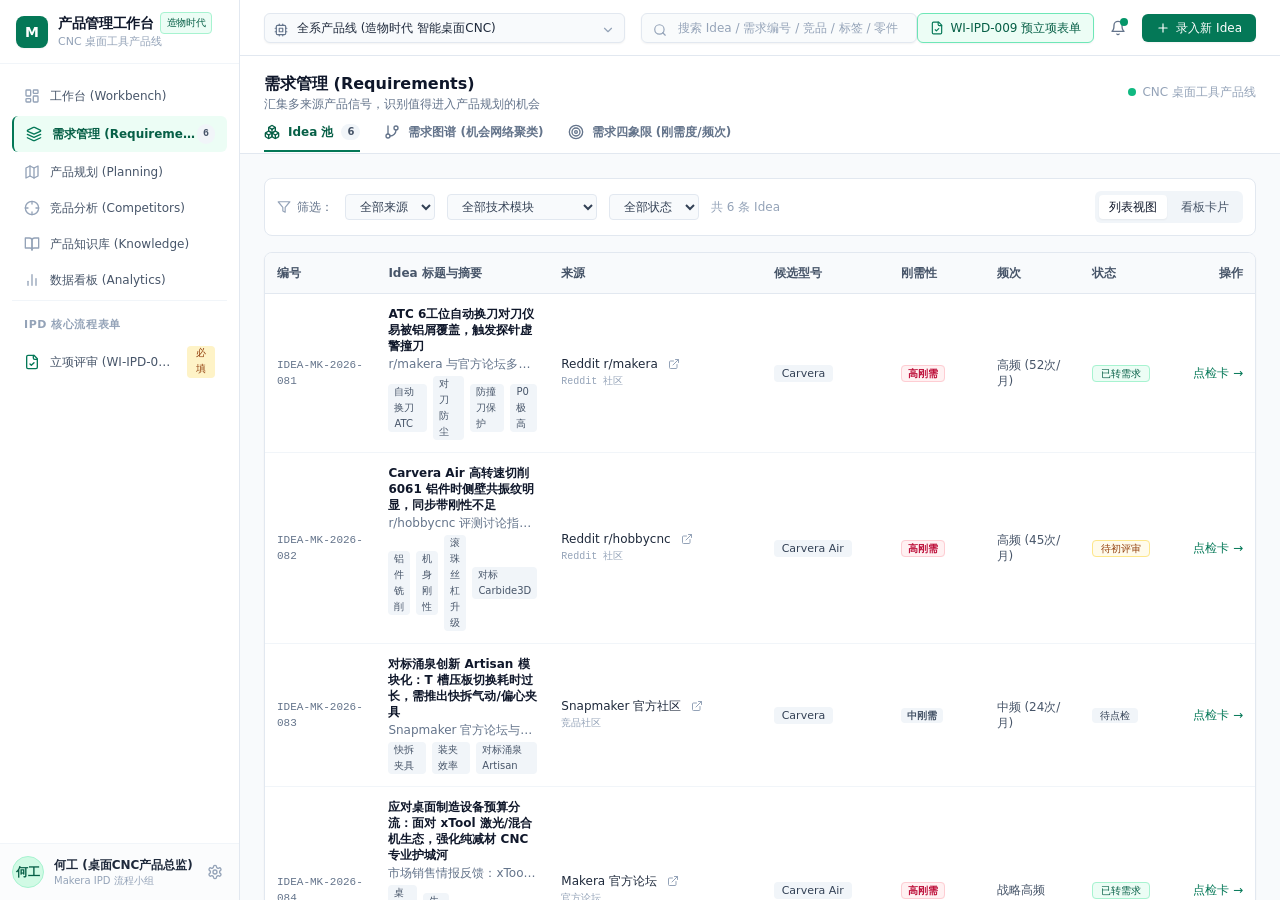
==== index.html @ 8abf0bb7 "Publish CNC workspace preview" ====
<!DOCTYPE html>
<html lang="zh-CN">
  <head>
    <meta charset="UTF-8" />
    <meta name="viewport" content="width=device-width, initial-scale=1.0" />
    <title>产品管理工作台 - 造物时代 Makera</title>
    <script type="module" crossorigin src="./app.js"></script>
    <link rel="stylesheet" crossorigin href="./app.css">
  </head>
  <body class="bg-slate-50 text-slate-800 antialiased">
    <div id="root"></div>
  </body>
</html>
---- app.css ----
*,:before,:after{--tw-border-spacing-x: 0;--tw-border-spacing-y: 0;--tw-translate-x: 0;--tw-translate-y: 0;--tw-rotate: 0;--tw-skew-x: 0;--tw-skew-y: 0;--tw-scale-x: 1;--tw-scale-y: 1;--tw-pan-x: ;--tw-pan-y: ;--tw-pinch-zoom: ;--tw-scroll-snap-strictness: proximity;--tw-gradient-from-position: ;--tw-gradient-via-position: ;--tw-gradient-to-position: ;--tw-ordinal: ;--tw-slashed-zero: ;--tw-numeric-figure: ;--tw-numeric-spacing: ;--tw-numeric-fraction: ;--tw-ring-inset: ;--tw-ring-offset-width: 0px;--tw-ring-offset-color: #fff;--tw-ring-color: rgb(59 130 246 / .5);--tw-ring-offset-shadow: 0 0 #0000;--tw-ring-shadow: 0 0 #0000;--tw-shadow: 0 0 #0000;--tw-shadow-colored: 0 0 #0000;--tw-blur: ;--tw-brightness: ;--tw-contrast: ;--tw-grayscale: ;--tw-hue-rotate: ;--tw-invert: ;--tw-saturate: ;--tw-sepia: ;--tw-drop-shadow: ;--tw-backdrop-blur: ;--tw-backdrop-brightness: ;--tw-backdrop-contrast: ;--tw-backdrop-grayscale: ;--tw-backdrop-hue-rotate: ;--tw-backdrop-invert: ;--tw-backdrop-opacity: ;--tw-backdrop-saturate: ;--tw-backdrop-sepia: ;--tw-contain-size: ;--tw-contain-layout: ;--tw-contain-paint: ;--tw-contain-style: }::backdrop{--tw-border-spacing-x: 0;--tw-border-spacing-y: 0;--tw-translate-x: 0;--tw-translate-y: 0;--tw-rotate: 0;--tw-skew-x: 0;--tw-skew-y: 0;--tw-scale-x: 1;--tw-scale-y: 1;--tw-pan-x: ;--tw-pan-y: ;--tw-pinch-zoom: ;--tw-scroll-snap-strictness: proximity;--tw-gradient-from-position: ;--tw-gradient-via-position: ;--tw-gradient-to-position: ;--tw-ordinal: ;--tw-slashed-zero: ;--tw-numeric-figure: ;--tw-numeric-spacing: ;--tw-numeric-fraction: ;--tw-ring-inset: ;--tw-ring-offset-width: 0px;--tw-ring-offset-color: #fff;--tw-ring-color: rgb(59 130 246 / .5);--tw-ring-offset-shadow: 0 0 #0000;--tw-ring-shadow: 0 0 #0000;--tw-shadow: 0 0 #0000;--tw-shadow-colored: 0 0 #0000;--tw-blur: ;--tw-brightness: ;--tw-contrast: ;--tw-grayscale: ;--tw-hue-rotate: ;--tw-invert: ;--tw-saturate: ;--tw-sepia: ;--tw-drop-shadow: ;--tw-backdrop-blur: ;--tw-backdrop-brightness: ;--tw-backdrop-contrast: ;--tw-backdrop-grayscale: ;--tw-backdrop-hue-rotate: ;--tw-backdrop-invert: ;--tw-backdrop-opacity: ;--tw-backdrop-saturate: ;--tw-backdrop-sepia: ;--tw-contain-size: ;--tw-contain-layout: ;--tw-contain-paint: ;--tw-contain-style: }*,:before,:after{box-sizing:border-box;border-width:0;border-style:solid;border-color:#e5e7eb}:before,:after{--tw-content: ""}html,:host{line-height:1.5;-webkit-text-size-adjust:100%;-moz-tab-size:4;-o-tab-size:4;tab-size:4;font-family:ui-sans-serif,system-ui,sans-serif,"Apple Color Emoji","Segoe UI Emoji",Segoe UI Symbol,"Noto Color Emoji";font-feature-settings:normal;font-variation-settings:normal;-webkit-tap-highlight-color:transparent}body{margin:0;line-height:inherit}hr{height:0;color:inherit;border-top-width:1px}abbr:where([title]){-webkit-text-decoration:underline dotted;text-decoration:underline dotted}h1,h2,h3,h4,h5,h6{font-size:inherit;font-weight:inherit}a{color:inherit;text-decoration:inherit}b,strong{font-weight:bolder}code,kbd,samp,pre{font-family:ui-monospace,SFMono-Regular,Menlo,Monaco,Consolas,Liberation Mono,Courier New,monospace;font-feature-settings:normal;font-variation-settings:normal;font-size:1em}small{font-size:80%}sub,sup{font-size:75%;line-height:0;position:relative;vertical-align:baseline}sub{bottom:-.25em}sup{top:-.5em}table{text-indent:0;border-color:inherit;border-collapse:collapse}button,input,optgroup,select,textarea{font-family:inherit;font-feature-settings:inherit;font-variation-settings:inherit;font-size:100%;font-weight:inherit;line-height:inherit;letter-spacing:inherit;color:inherit;margin:0;padding:0}button,select{text-transform:none}button,input:where([type=button]),input:where([type=reset]),input:where([type=submit]){-webkit-appearance:button;background-color:transparent;background-image:none}:-moz-focusring{outline:auto}:-moz-ui-invalid{box-shadow:none}progress{vertical-align:baseline}::-webkit-inner-spin-button,::-webkit-outer-spin-button{height:auto}[type=search]{-webkit-appearance:textfield;outline-offset:-2px}::-webkit-search-decoration{-webkit-appearance:none}::-webkit-file-upload-button{-webkit-appearance:button;font:inherit}summary{display:list-item}blockquote,dl,dd,h1,h2,h3,h4,h5,h6,hr,figure,p,pre{margin:0}fieldset{margin:0;padding:0}legend{padding:0}ol,ul,menu{list-style:none;margin:0;padding:0}dialog{padding:0}textarea{resize:vertical}input::-moz-placeholder,textarea::-moz-placeholder{opacity:1;color:#9ca3af}input::placeholder,textarea::placeholder{opacity:1;color:#9ca3af}button,[role=button]{cursor:pointer}:disabled{cursor:default}img,svg,video,canvas,audio,iframe,embed,object{display:block;vertical-align:middle}img,video{max-width:100%;height:auto}[hidden]:where(:not([hidden=until-found])){display:none}.pointer-events-none{pointer-events:none}.fixed{position:fixed}.absolute{position:absolute}.relative{position:relative}.sticky{position:sticky}.inset-0{top:0;right:0;bottom:0;left:0}.left-0{left:0}.left-2\.5{left:.625rem}.left-3{left:.75rem}.right-1{right:.25rem}.right-2\.5{right:.625rem}.top-0{top:0}.top-1{top:.25rem}.top-1\/2{top:50%}.top-2\.5{top:.625rem}.z-0{z-index:0}.z-10{z-index:10}.z-20{z-index:20}.z-30{z-index:30}.z-50{z-index:50}.col-span-2{grid-column:span 2 / span 2}.mx-1{margin-left:.25rem;margin-right:.25rem}.mx-auto{margin-left:auto;margin-right:auto}.mb-1{margin-bottom:.25rem}.mb-2{margin-bottom:.5rem}.mb-3{margin-bottom:.75rem}.mb-4{margin-bottom:1rem}.ml-1{margin-left:.25rem}.ml-3{margin-left:.75rem}.ml-auto{margin-left:auto}.mt-0\.5{margin-top:.125rem}.mt-1{margin-top:.25rem}.mt-1\.5{margin-top:.375rem}.mt-2{margin-top:.5rem}.mt-2\.5{margin-top:.625rem}.mt-3{margin-top:.75rem}.mt-4{margin-top:1rem}.line-clamp-1{overflow:hidden;display:-webkit-box;-webkit-box-orient:vertical;-webkit-line-clamp:1}.line-clamp-2{overflow:hidden;display:-webkit-box;-webkit-box-orient:vertical;-webkit-line-clamp:2}.line-clamp-3{overflow:hidden;display:-webkit-box;-webkit-box-orient:vertical;-webkit-line-clamp:3}.block{display:block}.flex{display:flex}.inline-flex{display:inline-flex}.table{display:table}.grid{display:grid}.h-0\.5{height:.125rem}.h-12{height:3rem}.h-14{height:3.5rem}.h-16{height:4rem}.h-2{height:.5rem}.h-2\.5{height:.625rem}.h-3{height:.75rem}.h-3\.5{height:.875rem}.h-4{height:1rem}.h-5{height:1.25rem}.h-6{height:1.5rem}.h-7{height:1.75rem}.h-8{height:2rem}.h-\[440px\]{height:440px}.h-full{height:100%}.h-screen{height:100vh}.min-h-\[460px\]{min-height:460px}.w-1\/2{width:50%}.w-1\/3{width:33.333333%}.w-12{width:3rem}.w-2{width:.5rem}.w-2\.5{width:.625rem}.w-20{width:5rem}.w-24{width:6rem}.w-28{width:7rem}.w-3{width:.75rem}.w-3\.5{width:.875rem}.w-32{width:8rem}.w-36{width:9rem}.w-4{width:1rem}.w-40{width:10rem}.w-44{width:11rem}.w-48{width:12rem}.w-5{width:1.25rem}.w-56{width:14rem}.w-6{width:1.5rem}.w-60{width:15rem}.w-7{width:1.75rem}.w-8{width:2rem}.w-full{width:100%}.w-max{width:-moz-max-content;width:max-content}.w-px{width:1px}.w-screen{width:100vw}.min-w-0{min-width:0px}.max-w-2xl{max-width:42rem}.max-w-4xl{max-width:56rem}.max-w-5xl{max-width:64rem}.max-w-6xl{max-width:72rem}.max-w-lg{max-width:32rem}.max-w-md{max-width:28rem}.max-w-sm{max-width:24rem}.max-w-xl{max-width:36rem}.flex-1{flex:1 1 0%}.flex-shrink-0,.shrink-0{flex-shrink:0}.border-collapse{border-collapse:collapse}.-translate-y-1\/2{--tw-translate-y: -50%;transform:translate(var(--tw-translate-x),var(--tw-translate-y)) rotate(var(--tw-rotate)) skew(var(--tw-skew-x)) skewY(var(--tw-skew-y)) scaleX(var(--tw-scale-x)) scaleY(var(--tw-scale-y))}.scale-90{--tw-scale-x: .9;--tw-scale-y: .9;transform:translate(var(--tw-translate-x),var(--tw-translate-y)) rotate(var(--tw-rotate)) skew(var(--tw-skew-x)) skewY(var(--tw-skew-y)) scaleX(var(--tw-scale-x)) scaleY(var(--tw-scale-y))}@keyframes pulse{50%{opacity:.5}}.animate-pulse{animation:pulse 2s cubic-bezier(.4,0,.6,1) infinite}.cursor-pointer{cursor:pointer}.select-none{-webkit-user-select:none;-moz-user-select:none;user-select:none}.list-disc{list-style-type:disc}.appearance-none{-webkit-appearance:none;-moz-appearance:none;appearance:none}.grid-cols-1{grid-template-columns:repeat(1,minmax(0,1fr))}.grid-cols-2{grid-template-columns:repeat(2,minmax(0,1fr))}.grid-cols-3{grid-template-columns:repeat(3,minmax(0,1fr))}.grid-cols-4{grid-template-columns:repeat(4,minmax(0,1fr))}.flex-col{flex-direction:column}.flex-wrap{flex-wrap:wrap}.items-start{align-items:flex-start}.items-center{align-items:center}.justify-end{justify-content:flex-end}.justify-center{justify-content:center}.justify-between{justify-content:space-between}.gap-0\.5{gap:.125rem}.gap-1{gap:.25rem}.gap-1\.5{gap:.375rem}.gap-2{gap:.5rem}.gap-2\.5{gap:.625rem}.gap-3{gap:.75rem}.gap-4{gap:1rem}.gap-6{gap:1.5rem}.space-y-0\.5>:not([hidden])~:not([hidden]){--tw-space-y-reverse: 0;margin-top:calc(.125rem * calc(1 - var(--tw-space-y-reverse)));margin-bottom:calc(.125rem * var(--tw-space-y-reverse))}.space-y-1>:not([hidden])~:not([hidden]){--tw-space-y-reverse: 0;margin-top:calc(.25rem * calc(1 - var(--tw-space-y-reverse)));margin-bottom:calc(.25rem * var(--tw-space-y-reverse))}.space-y-1\.5>:not([hidden])~:not([hidden]){--tw-space-y-reverse: 0;margin-top:calc(.375rem * calc(1 - var(--tw-space-y-reverse)));margin-bottom:calc(.375rem * var(--tw-space-y-reverse))}.space-y-2>:not([hidden])~:not([hidden]){--tw-space-y-reverse: 0;margin-top:calc(.5rem * calc(1 - var(--tw-space-y-reverse)));margin-bottom:calc(.5rem * var(--tw-space-y-reverse))}.space-y-3>:not([hidden])~:not([hidden]){--tw-space-y-reverse: 0;margin-top:calc(.75rem * calc(1 - var(--tw-space-y-reverse)));margin-bottom:calc(.75rem * var(--tw-space-y-reverse))}.space-y-4>:not([hidden])~:not([hidden]){--tw-space-y-reverse: 0;margin-top:calc(1rem * calc(1 - var(--tw-space-y-reverse)));margin-bottom:calc(1rem * var(--tw-space-y-reverse))}.space-y-5>:not([hidden])~:not([hidden]){--tw-space-y-reverse: 0;margin-top:calc(1.25rem * calc(1 - var(--tw-space-y-reverse)));margin-bottom:calc(1.25rem * var(--tw-space-y-reverse))}.space-y-6>:not([hidden])~:not([hidden]){--tw-space-y-reverse: 0;margin-top:calc(1.5rem * calc(1 - var(--tw-space-y-reverse)));margin-bottom:calc(1.5rem * var(--tw-space-y-reverse))}.divide-y>:not([hidden])~:not([hidden]){--tw-divide-y-reverse: 0;border-top-width:calc(1px * calc(1 - var(--tw-divide-y-reverse)));border-bottom-width:calc(1px * var(--tw-divide-y-reverse))}.divide-slate-100>:not([hidden])~:not([hidden]){--tw-divide-opacity: 1;border-color:rgb(241 245 249 / var(--tw-divide-opacity, 1))}.overflow-hidden{overflow:hidden}.overflow-x-auto{overflow-x:auto}.overflow-y-auto{overflow-y:auto}.truncate{overflow:hidden;text-overflow:ellipsis;white-space:nowrap}.whitespace-nowrap{white-space:nowrap}.rounded{border-radius:.25rem}.rounded-full{border-radius:9999px}.rounded-lg{border-radius:.5rem}.rounded-md{border-radius:.375rem}.rounded-xl{border-radius:.75rem}.border{border-width:1px}.border-2{border-width:2px}.border-b{border-bottom-width:1px}.border-b-2{border-bottom-width:2px}.border-l{border-left-width:1px}.border-l-2{border-left-width:2px}.border-l-4{border-left-width:4px}.border-r{border-right-width:1px}.border-t{border-top-width:1px}.border-amber-100{--tw-border-opacity: 1;border-color:rgb(254 243 199 / var(--tw-border-opacity, 1))}.border-amber-200{--tw-border-opacity: 1;border-color:rgb(253 230 138 / var(--tw-border-opacity, 1))}.border-amber-300{--tw-border-opacity: 1;border-color:rgb(252 211 77 / var(--tw-border-opacity, 1))}.border-blue-100{--tw-border-opacity: 1;border-color:rgb(219 234 254 / var(--tw-border-opacity, 1))}.border-blue-200{--tw-border-opacity: 1;border-color:rgb(191 219 254 / var(--tw-border-opacity, 1))}.border-blue-300{--tw-border-opacity: 1;border-color:rgb(147 197 253 / var(--tw-border-opacity, 1))}.border-blue-500{--tw-border-opacity: 1;border-color:rgb(59 130 246 / var(--tw-border-opacity, 1))}.border-emerald-100{--tw-border-opacity: 1;border-color:rgb(209 250 229 / var(--tw-border-opacity, 1))}.border-emerald-200{--tw-border-opacity: 1;border-color:rgb(167 243 208 / var(--tw-border-opacity, 1))}.border-emerald-300{--tw-border-opacity: 1;border-color:rgb(110 231 183 / var(--tw-border-opacity, 1))}.border-emerald-500{--tw-border-opacity: 1;border-color:rgb(16 185 129 / var(--tw-border-opacity, 1))}.border-emerald-600{--tw-border-opacity: 1;border-color:rgb(5 150 105 / var(--tw-border-opacity, 1))}.border-emerald-700{--tw-border-opacity: 1;border-color:rgb(4 120 87 / var(--tw-border-opacity, 1))}.border-purple-200{--tw-border-opacity: 1;border-color:rgb(233 213 255 / var(--tw-border-opacity, 1))}.border-rose-100{--tw-border-opacity: 1;border-color:rgb(255 228 230 / var(--tw-border-opacity, 1))}.border-rose-200{--tw-border-opacity: 1;border-color:rgb(254 205 211 / var(--tw-border-opacity, 1))}.border-slate-100{--tw-border-opacity: 1;border-color:rgb(241 245 249 / var(--tw-border-opacity, 1))}.border-slate-200{--tw-border-opacity: 1;border-color:rgb(226 232 240 / var(--tw-border-opacity, 1))}.border-slate-200\/80{border-color:#e2e8f0cc}.border-slate-300{--tw-border-opacity: 1;border-color:rgb(203 213 225 / var(--tw-border-opacity, 1))}.border-transparent{border-color:transparent}.bg-\[\#f8fafc\]{--tw-bg-opacity: 1;background-color:rgb(248 250 252 / var(--tw-bg-opacity, 1))}.bg-amber-100{--tw-bg-opacity: 1;background-color:rgb(254 243 199 / var(--tw-bg-opacity, 1))}.bg-amber-200{--tw-bg-opacity: 1;background-color:rgb(253 230 138 / var(--tw-bg-opacity, 1))}.bg-amber-50{--tw-bg-opacity: 1;background-color:rgb(255 251 235 / var(--tw-bg-opacity, 1))}.bg-amber-50\/40{background-color:#fffbeb66}.bg-amber-50\/50{background-color:#fffbeb80}.bg-amber-50\/60{background-color:#fffbeb99}.bg-amber-500{--tw-bg-opacity: 1;background-color:rgb(245 158 11 / var(--tw-bg-opacity, 1))}.bg-blue-100{--tw-bg-opacity: 1;background-color:rgb(219 234 254 / var(--tw-bg-opacity, 1))}.bg-blue-200{--tw-bg-opacity: 1;background-color:rgb(191 219 254 / var(--tw-bg-opacity, 1))}.bg-blue-50{--tw-bg-opacity: 1;background-color:rgb(239 246 255 / var(--tw-bg-opacity, 1))}.bg-blue-50\/40{background-color:#eff6ff66}.bg-blue-50\/50{background-color:#eff6ff80}.bg-blue-600{--tw-bg-opacity: 1;background-color:rgb(37 99 235 / var(--tw-bg-opacity, 1))}.bg-emerald-100{--tw-bg-opacity: 1;background-color:rgb(209 250 229 / var(--tw-bg-opacity, 1))}.bg-emerald-50{--tw-bg-opacity: 1;background-color:rgb(236 253 245 / var(--tw-bg-opacity, 1))}.bg-emerald-50\/30{background-color:#ecfdf54d}.bg-emerald-50\/40{background-color:#ecfdf566}.bg-emerald-50\/50{background-color:#ecfdf580}.bg-emerald-500{--tw-bg-opacity: 1;background-color:rgb(16 185 129 / var(--tw-bg-opacity, 1))}.bg-emerald-600{--tw-bg-opacity: 1;background-color:rgb(5 150 105 / var(--tw-bg-opacity, 1))}.bg-emerald-700{--tw-bg-opacity: 1;background-color:rgb(4 120 87 / var(--tw-bg-opacity, 1))}.bg-emerald-900{--tw-bg-opacity: 1;background-color:rgb(6 78 59 / var(--tw-bg-opacity, 1))}.bg-purple-50{--tw-bg-opacity: 1;background-color:rgb(250 245 255 / var(--tw-bg-opacity, 1))}.bg-purple-600{--tw-bg-opacity: 1;background-color:rgb(147 51 234 / var(--tw-bg-opacity, 1))}.bg-rose-100{--tw-bg-opacity: 1;background-color:rgb(255 228 230 / var(--tw-bg-opacity, 1))}.bg-rose-200{--tw-bg-opacity: 1;background-color:rgb(254 205 211 / var(--tw-bg-opacity, 1))}.bg-rose-50{--tw-bg-opacity: 1;background-color:rgb(255 241 242 / var(--tw-bg-opacity, 1))}.bg-rose-50\/30{background-color:#fff1f24d}.bg-rose-50\/50{background-color:#fff1f280}.bg-rose-500{--tw-bg-opacity: 1;background-color:rgb(244 63 94 / var(--tw-bg-opacity, 1))}.bg-slate-100{--tw-bg-opacity: 1;background-color:rgb(241 245 249 / var(--tw-bg-opacity, 1))}.bg-slate-100\/60{background-color:#f1f5f999}.bg-slate-200{--tw-bg-opacity: 1;background-color:rgb(226 232 240 / var(--tw-bg-opacity, 1))}.bg-slate-50{--tw-bg-opacity: 1;background-color:rgb(248 250 252 / var(--tw-bg-opacity, 1))}.bg-slate-50\/50{background-color:#f8fafc80}.bg-slate-50\/80{background-color:#f8fafccc}.bg-slate-900{--tw-bg-opacity: 1;background-color:rgb(15 23 42 / var(--tw-bg-opacity, 1))}.bg-slate-900\/40{background-color:#0f172a66}.bg-white{--tw-bg-opacity: 1;background-color:rgb(255 255 255 / var(--tw-bg-opacity, 1))}.bg-white\/20{background-color:#fff3}.bg-gradient-to-r{background-image:linear-gradient(to right,var(--tw-gradient-stops))}.from-emerald-50\/60{--tw-gradient-from: rgb(236 253 245 / .6) var(--tw-gradient-from-position);--tw-gradient-to: rgb(236 253 245 / 0) var(--tw-gradient-to-position);--tw-gradient-stops: var(--tw-gradient-from), var(--tw-gradient-to)}.from-emerald-800{--tw-gradient-from: #065f46 var(--tw-gradient-from-position);--tw-gradient-to: rgb(6 95 70 / 0) var(--tw-gradient-to-position);--tw-gradient-stops: var(--tw-gradient-from), var(--tw-gradient-to)}.to-emerald-700{--tw-gradient-to: #047857 var(--tw-gradient-to-position)}.to-teal-800{--tw-gradient-to: #115e59 var(--tw-gradient-to-position)}.to-teal-900{--tw-gradient-to: #134e4a var(--tw-gradient-to-position)}.to-white{--tw-gradient-to: #fff var(--tw-gradient-to-position)}.p-0\.5{padding:.125rem}.p-1{padding:.25rem}.p-1\.5{padding:.375rem}.p-2{padding:.5rem}.p-2\.5{padding:.625rem}.p-3{padding:.75rem}.p-3\.5{padding:.875rem}.p-4{padding:1rem}.p-5{padding:1.25rem}.p-6{padding:1.5rem}.p-8{padding:2rem}.px-1{padding-left:.25rem;padding-right:.25rem}.px-1\.5{padding-left:.375rem;padding-right:.375rem}.px-2{padding-left:.5rem;padding-right:.5rem}.px-2\.5{padding-left:.625rem;padding-right:.625rem}.px-3{padding-left:.75rem;padding-right:.75rem}.px-3\.5{padding-left:.875rem;padding-right:.875rem}.px-4{padding-left:1rem;padding-right:1rem}.px-5{padding-left:1.25rem;padding-right:1.25rem}.px-6{padding-left:1.5rem;padding-right:1.5rem}.py-0\.5{padding-top:.125rem;padding-bottom:.125rem}.py-1{padding-top:.25rem;padding-bottom:.25rem}.py-1\.5{padding-top:.375rem;padding-bottom:.375rem}.py-2{padding-top:.5rem;padding-bottom:.5rem}.py-2\.5{padding-top:.625rem;padding-bottom:.625rem}.py-3{padding-top:.75rem;padding-bottom:.75rem}.py-4{padding-top:1rem;padding-bottom:1rem}.pb-0{padding-bottom:0}.pb-1{padding-bottom:.25rem}.pb-16{padding-bottom:4rem}.pb-2{padding-bottom:.5rem}.pb-2\.5{padding-bottom:.625rem}.pb-3{padding-bottom:.75rem}.pl-2{padding-left:.5rem}.pl-4{padding-left:1rem}.pl-8{padding-left:2rem}.pl-9{padding-left:2.25rem}.pr-3{padding-right:.75rem}.pr-4{padding-right:1rem}.pr-8{padding-right:2rem}.pt-1{padding-top:.25rem}.pt-2{padding-top:.5rem}.pt-3{padding-top:.75rem}.pt-4{padding-top:1rem}.text-left{text-align:left}.text-center{text-align:center}.text-right{text-align:right}.font-mono{font-family:ui-monospace,SFMono-Regular,Menlo,Monaco,Consolas,Liberation Mono,Courier New,monospace}.font-sans{font-family:ui-sans-serif,system-ui,sans-serif,"Apple Color Emoji","Segoe UI Emoji",Segoe UI Symbol,"Noto Color Emoji"}.text-2xl{font-size:1.5rem;line-height:2rem}.text-\[10\.5px\]{font-size:10.5px}.text-\[10px\]{font-size:10px}.text-\[11\.5px\]{font-size:11.5px}.text-\[11px\]{font-size:11px}.text-\[12\.5px\]{font-size:12.5px}.text-\[12px\]{font-size:12px}.text-\[13px\]{font-size:13px}.text-\[9\.5px\]{font-size:9.5px}.text-base{font-size:1rem;line-height:1.5rem}.text-sm{font-size:.875rem;line-height:1.25rem}.text-xl{font-size:1.25rem;line-height:1.75rem}.text-xs{font-size:.75rem;line-height:1rem}.font-black{font-weight:900}.font-bold{font-weight:700}.font-medium{font-weight:500}.font-normal{font-weight:400}.font-semibold{font-weight:600}.uppercase{text-transform:uppercase}.italic{font-style:italic}.leading-none{line-height:1}.leading-relaxed{line-height:1.625}.leading-snug{line-height:1.375}.tracking-tight{letter-spacing:-.025em}.tracking-tighter{letter-spacing:-.05em}.tracking-wider{letter-spacing:.05em}.tracking-widest{letter-spacing:.1em}.text-amber-600{--tw-text-opacity: 1;color:rgb(217 119 6 / var(--tw-text-opacity, 1))}.text-amber-700{--tw-text-opacity: 1;color:rgb(180 83 9 / var(--tw-text-opacity, 1))}.text-amber-800{--tw-text-opacity: 1;color:rgb(146 64 14 / var(--tw-text-opacity, 1))}.text-amber-900{--tw-text-opacity: 1;color:rgb(120 53 15 / var(--tw-text-opacity, 1))}.text-blue-600{--tw-text-opacity: 1;color:rgb(37 99 235 / var(--tw-text-opacity, 1))}.text-blue-700{--tw-text-opacity: 1;color:rgb(29 78 216 / var(--tw-text-opacity, 1))}.text-blue-800{--tw-text-opacity: 1;color:rgb(30 64 175 / var(--tw-text-opacity, 1))}.text-blue-900{--tw-text-opacity: 1;color:rgb(30 58 138 / var(--tw-text-opacity, 1))}.text-emerald-100{--tw-text-opacity: 1;color:rgb(209 250 229 / var(--tw-text-opacity, 1))}.text-emerald-100\/90{color:#d1fae5e6}.text-emerald-200{--tw-text-opacity: 1;color:rgb(167 243 208 / var(--tw-text-opacity, 1))}.text-emerald-400{--tw-text-opacity: 1;color:rgb(52 211 153 / var(--tw-text-opacity, 1))}.text-emerald-600{--tw-text-opacity: 1;color:rgb(5 150 105 / var(--tw-text-opacity, 1))}.text-emerald-700{--tw-text-opacity: 1;color:rgb(4 120 87 / var(--tw-text-opacity, 1))}.text-emerald-800{--tw-text-opacity: 1;color:rgb(6 95 70 / var(--tw-text-opacity, 1))}.text-emerald-900{--tw-text-opacity: 1;color:rgb(6 78 59 / var(--tw-text-opacity, 1))}.text-emerald-950{--tw-text-opacity: 1;color:rgb(2 44 34 / var(--tw-text-opacity, 1))}.text-purple-700{--tw-text-opacity: 1;color:rgb(126 34 206 / var(--tw-text-opacity, 1))}.text-purple-800{--tw-text-opacity: 1;color:rgb(107 33 168 / var(--tw-text-opacity, 1))}.text-rose-500{--tw-text-opacity: 1;color:rgb(244 63 94 / var(--tw-text-opacity, 1))}.text-rose-600{--tw-text-opacity: 1;color:rgb(225 29 72 / var(--tw-text-opacity, 1))}.text-rose-700{--tw-text-opacity: 1;color:rgb(190 18 60 / var(--tw-text-opacity, 1))}.text-rose-800{--tw-text-opacity: 1;color:rgb(159 18 57 / var(--tw-text-opacity, 1))}.text-slate-300{--tw-text-opacity: 1;color:rgb(203 213 225 / var(--tw-text-opacity, 1))}.text-slate-400{--tw-text-opacity: 1;color:rgb(148 163 184 / var(--tw-text-opacity, 1))}.text-slate-500{--tw-text-opacity: 1;color:rgb(100 116 139 / var(--tw-text-opacity, 1))}.text-slate-600{--tw-text-opacity: 1;color:rgb(71 85 105 / var(--tw-text-opacity, 1))}.text-slate-700{--tw-text-opacity: 1;color:rgb(51 65 85 / var(--tw-text-opacity, 1))}.text-slate-800{--tw-text-opacity: 1;color:rgb(30 41 59 / var(--tw-text-opacity, 1))}.text-slate-900{--tw-text-opacity: 1;color:rgb(15 23 42 / var(--tw-text-opacity, 1))}.text-white{--tw-text-opacity: 1;color:rgb(255 255 255 / var(--tw-text-opacity, 1))}.antialiased{-webkit-font-smoothing:antialiased;-moz-osx-font-smoothing:grayscale}.placeholder-slate-400::-moz-placeholder{--tw-placeholder-opacity: 1;color:rgb(148 163 184 / var(--tw-placeholder-opacity, 1))}.placeholder-slate-400::placeholder{--tw-placeholder-opacity: 1;color:rgb(148 163 184 / var(--tw-placeholder-opacity, 1))}.shadow{--tw-shadow: 0 1px 3px 0 rgb(0 0 0 / .1), 0 1px 2px -1px rgb(0 0 0 / .1);--tw-shadow-colored: 0 1px 3px 0 var(--tw-shadow-color), 0 1px 2px -1px var(--tw-shadow-color);box-shadow:var(--tw-ring-offset-shadow, 0 0 #0000),var(--tw-ring-shadow, 0 0 #0000),var(--tw-shadow)}.shadow-2xl{--tw-shadow: 0 25px 50px -12px rgb(0 0 0 / .25);--tw-shadow-colored: 0 25px 50px -12px var(--tw-shadow-color);box-shadow:var(--tw-ring-offset-shadow, 0 0 #0000),var(--tw-ring-shadow, 0 0 #0000),var(--tw-shadow)}.shadow-sm{--tw-shadow: 0 1px 2px 0 rgb(0 0 0 / .05);--tw-shadow-colored: 0 1px 2px 0 var(--tw-shadow-color);box-shadow:var(--tw-ring-offset-shadow, 0 0 #0000),var(--tw-ring-shadow, 0 0 #0000),var(--tw-shadow)}.shadow-emerald-700\/30{--tw-shadow-color: rgb(4 120 87 / .3);--tw-shadow: var(--tw-shadow-colored)}.outline-none{outline:2px solid transparent;outline-offset:2px}.filter{filter:var(--tw-blur) var(--tw-brightness) var(--tw-contrast) var(--tw-grayscale) var(--tw-hue-rotate) var(--tw-invert) var(--tw-saturate) var(--tw-sepia) var(--tw-drop-shadow)}.backdrop-blur-sm{--tw-backdrop-blur: blur(4px);-webkit-backdrop-filter:var(--tw-backdrop-blur) var(--tw-backdrop-brightness) var(--tw-backdrop-contrast) var(--tw-backdrop-grayscale) var(--tw-backdrop-hue-rotate) var(--tw-backdrop-invert) var(--tw-backdrop-opacity) var(--tw-backdrop-saturate) var(--tw-backdrop-sepia);backdrop-filter:var(--tw-backdrop-blur) var(--tw-backdrop-brightness) var(--tw-backdrop-contrast) var(--tw-backdrop-grayscale) var(--tw-backdrop-hue-rotate) var(--tw-backdrop-invert) var(--tw-backdrop-opacity) var(--tw-backdrop-saturate) var(--tw-backdrop-sepia)}.transition{transition-property:color,background-color,border-color,text-decoration-color,fill,stroke,opacity,box-shadow,transform,filter,backdrop-filter;transition-timing-function:cubic-bezier(.4,0,.2,1);transition-duration:.15s}.transition-all{transition-property:all;transition-timing-function:cubic-bezier(.4,0,.2,1);transition-duration:.15s}.transition-colors{transition-property:color,background-color,border-color,text-decoration-color,fill,stroke;transition-timing-function:cubic-bezier(.4,0,.2,1);transition-duration:.15s}.transition-shadow{transition-property:box-shadow;transition-timing-function:cubic-bezier(.4,0,.2,1);transition-duration:.15s}.duration-150{transition-duration:.15s}.duration-200{transition-duration:.2s}body{margin:0;font-family:-apple-system,BlinkMacSystemFont,Segoe UI,Roboto,Helvetica Neue,Arial,sans-serif}.hover\:border-amber-600:hover{--tw-border-opacity: 1;border-color:rgb(217 119 6 / var(--tw-border-opacity, 1))}.hover\:border-blue-600:hover{--tw-border-opacity: 1;border-color:rgb(37 99 235 / var(--tw-border-opacity, 1))}.hover\:border-emerald-600:hover{--tw-border-opacity: 1;border-color:rgb(5 150 105 / var(--tw-border-opacity, 1))}.hover\:border-slate-300:hover{--tw-border-opacity: 1;border-color:rgb(203 213 225 / var(--tw-border-opacity, 1))}.hover\:border-slate-400:hover{--tw-border-opacity: 1;border-color:rgb(148 163 184 / var(--tw-border-opacity, 1))}.hover\:bg-blue-50:hover{--tw-bg-opacity: 1;background-color:rgb(239 246 255 / var(--tw-bg-opacity, 1))}.hover\:bg-emerald-100:hover{--tw-bg-opacity: 1;background-color:rgb(209 250 229 / var(--tw-bg-opacity, 1))}.hover\:bg-emerald-50:hover{--tw-bg-opacity: 1;background-color:rgb(236 253 245 / var(--tw-bg-opacity, 1))}.hover\:bg-emerald-800:hover{--tw-bg-opacity: 1;background-color:rgb(6 95 70 / var(--tw-bg-opacity, 1))}.hover\:bg-rose-50:hover{--tw-bg-opacity: 1;background-color:rgb(255 241 242 / var(--tw-bg-opacity, 1))}.hover\:bg-slate-100:hover{--tw-bg-opacity: 1;background-color:rgb(241 245 249 / var(--tw-bg-opacity, 1))}.hover\:bg-slate-100\/70:hover{background-color:#f1f5f9b3}.hover\:bg-slate-200:hover{--tw-bg-opacity: 1;background-color:rgb(226 232 240 / var(--tw-bg-opacity, 1))}.hover\:bg-slate-50:hover{--tw-bg-opacity: 1;background-color:rgb(248 250 252 / var(--tw-bg-opacity, 1))}.hover\:bg-slate-50\/70:hover{background-color:#f8fafcb3}.hover\:bg-slate-50\/80:hover{background-color:#f8fafccc}.hover\:bg-white:hover{--tw-bg-opacity: 1;background-color:rgb(255 255 255 / var(--tw-bg-opacity, 1))}.hover\:text-blue-900:hover{--tw-text-opacity: 1;color:rgb(30 58 138 / var(--tw-text-opacity, 1))}.hover\:text-emerald-700:hover{--tw-text-opacity: 1;color:rgb(4 120 87 / var(--tw-text-opacity, 1))}.hover\:text-emerald-800:hover{--tw-text-opacity: 1;color:rgb(6 95 70 / var(--tw-text-opacity, 1))}.hover\:text-emerald-900:hover{--tw-text-opacity: 1;color:rgb(6 78 59 / var(--tw-text-opacity, 1))}.hover\:text-rose-600:hover{--tw-text-opacity: 1;color:rgb(225 29 72 / var(--tw-text-opacity, 1))}.hover\:text-rose-900:hover{--tw-text-opacity: 1;color:rgb(136 19 55 / var(--tw-text-opacity, 1))}.hover\:text-slate-600:hover{--tw-text-opacity: 1;color:rgb(71 85 105 / var(--tw-text-opacity, 1))}.hover\:text-slate-700:hover{--tw-text-opacity: 1;color:rgb(51 65 85 / var(--tw-text-opacity, 1))}.hover\:text-slate-800:hover{--tw-text-opacity: 1;color:rgb(30 41 59 / var(--tw-text-opacity, 1))}.hover\:text-slate-900:hover{--tw-text-opacity: 1;color:rgb(15 23 42 / var(--tw-text-opacity, 1))}.hover\:underline:hover{text-decoration-line:underline}.hover\:shadow-md:hover{--tw-shadow: 0 4px 6px -1px rgb(0 0 0 / .1), 0 2px 4px -2px rgb(0 0 0 / .1);--tw-shadow-colored: 0 4px 6px -1px var(--tw-shadow-color), 0 2px 4px -2px var(--tw-shadow-color);box-shadow:var(--tw-ring-offset-shadow, 0 0 #0000),var(--tw-ring-shadow, 0 0 #0000),var(--tw-shadow)}.focus\:border-emerald-600:focus{--tw-border-opacity: 1;border-color:rgb(5 150 105 / var(--tw-border-opacity, 1))}.focus\:bg-white:focus{--tw-bg-opacity: 1;background-color:rgb(255 255 255 / var(--tw-bg-opacity, 1))}.focus\:outline-none:focus{outline:2px solid transparent;outline-offset:2px}.focus\:outline-emerald-600:focus{outline-color:#059669}.focus\:ring-1:focus{--tw-ring-offset-shadow: var(--tw-ring-inset) 0 0 0 var(--tw-ring-offset-width) var(--tw-ring-offset-color);--tw-ring-shadow: var(--tw-ring-inset) 0 0 0 calc(1px + var(--tw-ring-offset-width)) var(--tw-ring-color);box-shadow:var(--tw-ring-offset-shadow),var(--tw-ring-shadow),var(--tw-shadow, 0 0 #0000)}.focus\:ring-2:focus{--tw-ring-offset-shadow: var(--tw-ring-inset) 0 0 0 var(--tw-ring-offset-width) var(--tw-ring-offset-color);--tw-ring-shadow: var(--tw-ring-inset) 0 0 0 calc(2px + var(--tw-ring-offset-width)) var(--tw-ring-color);box-shadow:var(--tw-ring-offset-shadow),var(--tw-ring-shadow),var(--tw-shadow, 0 0 #0000)}.focus\:ring-emerald-600:focus{--tw-ring-opacity: 1;--tw-ring-color: rgb(5 150 105 / var(--tw-ring-opacity, 1))}.focus\:ring-emerald-600\/30:focus{--tw-ring-color: rgb(5 150 105 / .3)}.group:hover .group-hover\:text-emerald-700{--tw-text-opacity: 1;color:rgb(4 120 87 / var(--tw-text-opacity, 1))}@media (min-width: 768px){.md\:grid-cols-2{grid-template-columns:repeat(2,minmax(0,1fr))}.md\:grid-cols-3{grid-template-columns:repeat(3,minmax(0,1fr))}.md\:grid-cols-4{grid-template-columns:repeat(4,minmax(0,1fr))}.md\:flex-row{flex-direction:row}.md\:items-center{align-items:center}}@media (min-width: 1024px){.lg\:grid-cols-3{grid-template-columns:repeat(3,minmax(0,1fr))}}
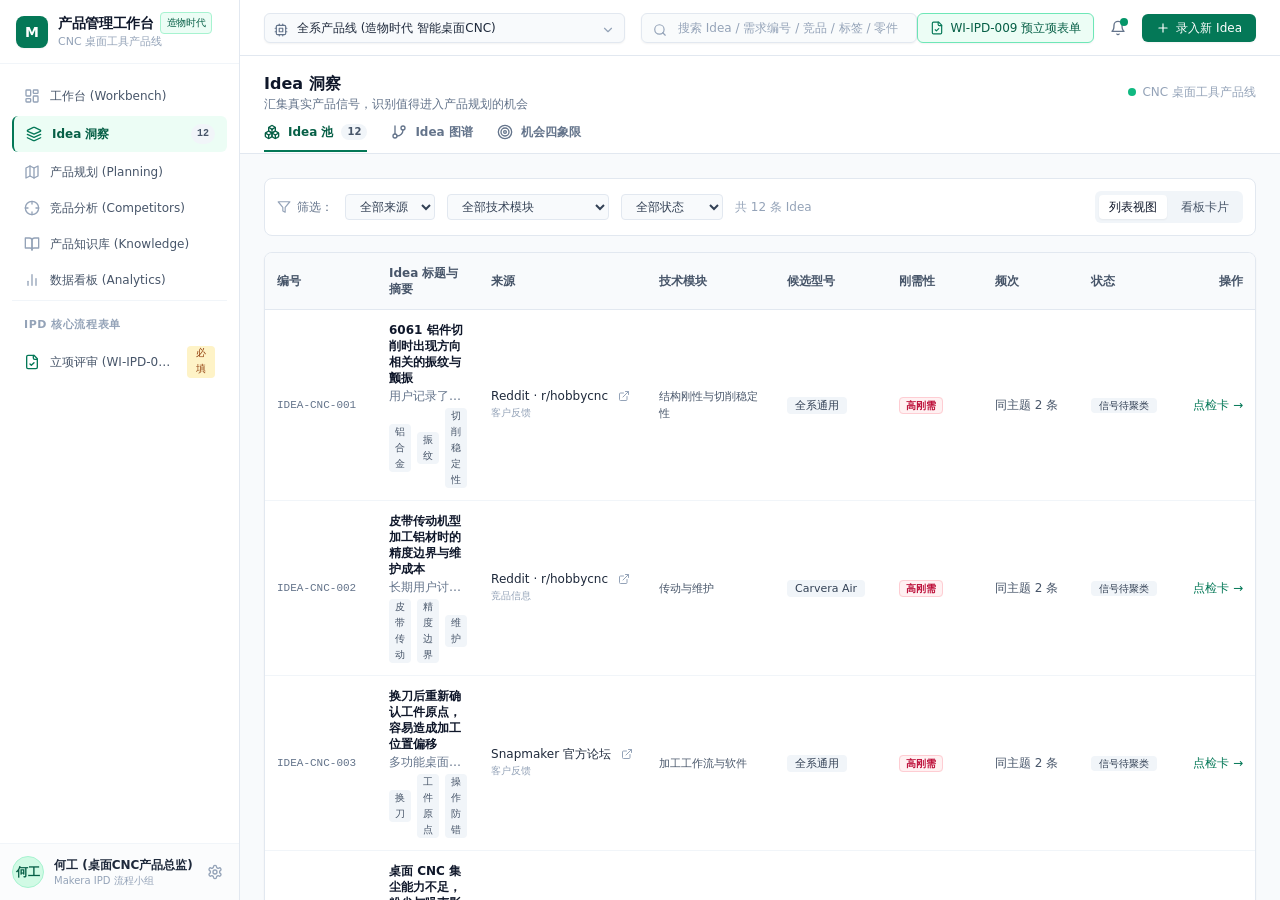
==== commit babf7f0a: "Bust cache for latest Idea preview" ====
--- a/index.html
+++ b/index.html
@@ -4,8 +4,8 @@
     <meta charset="UTF-8" />
     <meta name="viewport" content="width=device-width, initial-scale=1.0" />
     <title>产品管理工作台 - 造物时代 Makera</title>
-    <script type="module" crossorigin src="./app.js"></script>
-    <link rel="stylesheet" crossorigin href="./app.css">
+    <script type="module" crossorigin src="./app.js?v=8b0d961"></script>
+    <link rel="stylesheet" crossorigin href="./app.css?v=8b0d961">
   </head>
   <body class="bg-slate-50 text-slate-800 antialiased">
     <div id="root"></div>
--- a/app.css
+++ b/app.css
@@ -1 +1 @@
-*,:before,:after{--tw-border-spacing-x: 0;--tw-border-spacing-y: 0;--tw-translate-x: 0;--tw-translate-y: 0;--tw-rotate: 0;--tw-skew-x: 0;--tw-skew-y: 0;--tw-scale-x: 1;--tw-scale-y: 1;--tw-pan-x: ;--tw-pan-y: ;--tw-pinch-zoom: ;--tw-scroll-snap-strictness: proximity;--tw-gradient-from-position: ;--tw-gradient-via-position: ;--tw-gradient-to-position: ;--tw-ordinal: ;--tw-slashed-zero: ;--tw-numeric-figure: ;--tw-numeric-spacing: ;--tw-numeric-fraction: ;--tw-ring-inset: ;--tw-ring-offset-width: 0px;--tw-ring-offset-color: #fff;--tw-ring-color: rgb(59 130 246 / .5);--tw-ring-offset-shadow: 0 0 #0000;--tw-ring-shadow: 0 0 #0000;--tw-shadow: 0 0 #0000;--tw-shadow-colored: 0 0 #0000;--tw-blur: ;--tw-brightness: ;--tw-contrast: ;--tw-grayscale: ;--tw-hue-rotate: ;--tw-invert: ;--tw-saturate: ;--tw-sepia: ;--tw-drop-shadow: ;--tw-backdrop-blur: ;--tw-backdrop-brightness: ;--tw-backdrop-contrast: ;--tw-backdrop-grayscale: ;--tw-backdrop-hue-rotate: ;--tw-backdrop-invert: ;--tw-backdrop-opacity: ;--tw-backdrop-saturate: ;--tw-backdrop-sepia: ;--tw-contain-size: ;--tw-contain-layout: ;--tw-contain-paint: ;--tw-contain-style: }::backdrop{--tw-border-spacing-x: 0;--tw-border-spacing-y: 0;--tw-translate-x: 0;--tw-translate-y: 0;--tw-rotate: 0;--tw-skew-x: 0;--tw-skew-y: 0;--tw-scale-x: 1;--tw-scale-y: 1;--tw-pan-x: ;--tw-pan-y: ;--tw-pinch-zoom: ;--tw-scroll-snap-strictness: proximity;--tw-gradient-from-position: ;--tw-gradient-via-position: ;--tw-gradient-to-position: ;--tw-ordinal: ;--tw-slashed-zero: ;--tw-numeric-figure: ;--tw-numeric-spacing: ;--tw-numeric-fraction: ;--tw-ring-inset: ;--tw-ring-offset-width: 0px;--tw-ring-offset-color: #fff;--tw-ring-color: rgb(59 130 246 / .5);--tw-ring-offset-shadow: 0 0 #0000;--tw-ring-shadow: 0 0 #0000;--tw-shadow: 0 0 #0000;--tw-shadow-colored: 0 0 #0000;--tw-blur: ;--tw-brightness: ;--tw-contrast: ;--tw-grayscale: ;--tw-hue-rotate: ;--tw-invert: ;--tw-saturate: ;--tw-sepia: ;--tw-drop-shadow: ;--tw-backdrop-blur: ;--tw-backdrop-brightness: ;--tw-backdrop-contrast: ;--tw-backdrop-grayscale: ;--tw-backdrop-hue-rotate: ;--tw-backdrop-invert: ;--tw-backdrop-opacity: ;--tw-backdrop-saturate: ;--tw-backdrop-sepia: ;--tw-contain-size: ;--tw-contain-layout: ;--tw-contain-paint: ;--tw-contain-style: }*,:before,:after{box-sizing:border-box;border-width:0;border-style:solid;border-color:#e5e7eb}:before,:after{--tw-content: ""}html,:host{line-height:1.5;-webkit-text-size-adjust:100%;-moz-tab-size:4;-o-tab-size:4;tab-size:4;font-family:ui-sans-serif,system-ui,sans-serif,"Apple Color Emoji","Segoe UI Emoji",Segoe UI Symbol,"Noto Color Emoji";font-feature-settings:normal;font-variation-settings:normal;-webkit-tap-highlight-color:transparent}body{margin:0;line-height:inherit}hr{height:0;color:inherit;border-top-width:1px}abbr:where([title]){-webkit-text-decoration:underline dotted;text-decoration:underline dotted}h1,h2,h3,h4,h5,h6{font-size:inherit;font-weight:inherit}a{color:inherit;text-decoration:inherit}b,strong{font-weight:bolder}code,kbd,samp,pre{font-family:ui-monospace,SFMono-Regular,Menlo,Monaco,Consolas,Liberation Mono,Courier New,monospace;font-feature-settings:normal;font-variation-settings:normal;font-size:1em}small{font-size:80%}sub,sup{font-size:75%;line-height:0;position:relative;vertical-align:baseline}sub{bottom:-.25em}sup{top:-.5em}table{text-indent:0;border-color:inherit;border-collapse:collapse}button,input,optgroup,select,textarea{font-family:inherit;font-feature-settings:inherit;font-variation-settings:inherit;font-size:100%;font-weight:inherit;line-height:inherit;letter-spacing:inherit;color:inherit;margin:0;padding:0}button,select{text-transform:none}button,input:where([type=button]),input:where([type=reset]),input:where([type=submit]){-webkit-appearance:button;background-color:transparent;background-image:none}:-moz-focusring{outline:auto}:-moz-ui-invalid{box-shadow:none}progress{vertical-align:baseline}::-webkit-inner-spin-button,::-webkit-outer-spin-button{height:auto}[type=search]{-webkit-appearance:textfield;outline-offset:-2px}::-webkit-search-decoration{-webkit-appearance:none}::-webkit-file-upload-button{-webkit-appearance:button;font:inherit}summary{display:list-item}blockquote,dl,dd,h1,h2,h3,h4,h5,h6,hr,figure,p,pre{margin:0}fieldset{margin:0;padding:0}legend{padding:0}ol,ul,menu{list-style:none;margin:0;padding:0}dialog{padding:0}textarea{resize:vertical}input::-moz-placeholder,textarea::-moz-placeholder{opacity:1;color:#9ca3af}input::placeholder,textarea::placeholder{opacity:1;color:#9ca3af}button,[role=button]{cursor:pointer}:disabled{cursor:default}img,svg,video,canvas,audio,iframe,embed,object{display:block;vertical-align:middle}img,video{max-width:100%;height:auto}[hidden]:where(:not([hidden=until-found])){display:none}.pointer-events-none{pointer-events:none}.fixed{position:fixed}.absolute{position:absolute}.relative{position:relative}.sticky{position:sticky}.inset-0{top:0;right:0;bottom:0;left:0}.left-0{left:0}.left-2\.5{left:.625rem}.left-3{left:.75rem}.right-1{right:.25rem}.right-2\.5{right:.625rem}.top-0{top:0}.top-1{top:.25rem}.top-1\/2{top:50%}.top-2\.5{top:.625rem}.z-0{z-index:0}.z-10{z-index:10}.z-20{z-index:20}.z-30{z-index:30}.z-50{z-index:50}.col-span-2{grid-column:span 2 / span 2}.mx-1{margin-left:.25rem;margin-right:.25rem}.mx-auto{margin-left:auto;margin-right:auto}.mb-1{margin-bottom:.25rem}.mb-2{margin-bottom:.5rem}.mb-3{margin-bottom:.75rem}.mb-4{margin-bottom:1rem}.ml-1{margin-left:.25rem}.ml-3{margin-left:.75rem}.ml-auto{margin-left:auto}.mt-0\.5{margin-top:.125rem}.mt-1{margin-top:.25rem}.mt-1\.5{margin-top:.375rem}.mt-2{margin-top:.5rem}.mt-2\.5{margin-top:.625rem}.mt-3{margin-top:.75rem}.mt-4{margin-top:1rem}.line-clamp-1{overflow:hidden;display:-webkit-box;-webkit-box-orient:vertical;-webkit-line-clamp:1}.line-clamp-2{overflow:hidden;display:-webkit-box;-webkit-box-orient:vertical;-webkit-line-clamp:2}.line-clamp-3{overflow:hidden;display:-webkit-box;-webkit-box-orient:vertical;-webkit-line-clamp:3}.block{display:block}.flex{display:flex}.inline-flex{display:inline-flex}.table{display:table}.grid{display:grid}.h-0\.5{height:.125rem}.h-12{height:3rem}.h-14{height:3.5rem}.h-16{height:4rem}.h-2{height:.5rem}.h-2\.5{height:.625rem}.h-3{height:.75rem}.h-3\.5{height:.875rem}.h-4{height:1rem}.h-5{height:1.25rem}.h-6{height:1.5rem}.h-7{height:1.75rem}.h-8{height:2rem}.h-\[440px\]{height:440px}.h-full{height:100%}.h-screen{height:100vh}.min-h-\[460px\]{min-height:460px}.w-1\/2{width:50%}.w-1\/3{width:33.333333%}.w-12{width:3rem}.w-2{width:.5rem}.w-2\.5{width:.625rem}.w-20{width:5rem}.w-24{width:6rem}.w-28{width:7rem}.w-3{width:.75rem}.w-3\.5{width:.875rem}.w-32{width:8rem}.w-36{width:9rem}.w-4{width:1rem}.w-40{width:10rem}.w-44{width:11rem}.w-48{width:12rem}.w-5{width:1.25rem}.w-56{width:14rem}.w-6{width:1.5rem}.w-60{width:15rem}.w-7{width:1.75rem}.w-8{width:2rem}.w-full{width:100%}.w-max{width:-moz-max-content;width:max-content}.w-px{width:1px}.w-screen{width:100vw}.min-w-0{min-width:0px}.max-w-2xl{max-width:42rem}.max-w-4xl{max-width:56rem}.max-w-5xl{max-width:64rem}.max-w-6xl{max-width:72rem}.max-w-lg{max-width:32rem}.max-w-md{max-width:28rem}.max-w-sm{max-width:24rem}.max-w-xl{max-width:36rem}.flex-1{flex:1 1 0%}.flex-shrink-0,.shrink-0{flex-shrink:0}.border-collapse{border-collapse:collapse}.-translate-y-1\/2{--tw-translate-y: -50%;transform:translate(var(--tw-translate-x),var(--tw-translate-y)) rotate(var(--tw-rotate)) skew(var(--tw-skew-x)) skewY(var(--tw-skew-y)) scaleX(var(--tw-scale-x)) scaleY(var(--tw-scale-y))}.scale-90{--tw-scale-x: .9;--tw-scale-y: .9;transform:translate(var(--tw-translate-x),var(--tw-translate-y)) rotate(var(--tw-rotate)) skew(var(--tw-skew-x)) skewY(var(--tw-skew-y)) scaleX(var(--tw-scale-x)) scaleY(var(--tw-scale-y))}@keyframes pulse{50%{opacity:.5}}.animate-pulse{animation:pulse 2s cubic-bezier(.4,0,.6,1) infinite}.cursor-pointer{cursor:pointer}.select-none{-webkit-user-select:none;-moz-user-select:none;user-select:none}.list-disc{list-style-type:disc}.appearance-none{-webkit-appearance:none;-moz-appearance:none;appearance:none}.grid-cols-1{grid-template-columns:repeat(1,minmax(0,1fr))}.grid-cols-2{grid-template-columns:repeat(2,minmax(0,1fr))}.grid-cols-3{grid-template-columns:repeat(3,minmax(0,1fr))}.grid-cols-4{grid-template-columns:repeat(4,minmax(0,1fr))}.flex-col{flex-direction:column}.flex-wrap{flex-wrap:wrap}.items-start{align-items:flex-start}.items-center{align-items:center}.justify-end{justify-content:flex-end}.justify-center{justify-content:center}.justify-between{justify-content:space-between}.gap-0\.5{gap:.125rem}.gap-1{gap:.25rem}.gap-1\.5{gap:.375rem}.gap-2{gap:.5rem}.gap-2\.5{gap:.625rem}.gap-3{gap:.75rem}.gap-4{gap:1rem}.gap-6{gap:1.5rem}.space-y-0\.5>:not([hidden])~:not([hidden]){--tw-space-y-reverse: 0;margin-top:calc(.125rem * calc(1 - var(--tw-space-y-reverse)));margin-bottom:calc(.125rem * var(--tw-space-y-reverse))}.space-y-1>:not([hidden])~:not([hidden]){--tw-space-y-reverse: 0;margin-top:calc(.25rem * calc(1 - var(--tw-space-y-reverse)));margin-bottom:calc(.25rem * var(--tw-space-y-reverse))}.space-y-1\.5>:not([hidden])~:not([hidden]){--tw-space-y-reverse: 0;margin-top:calc(.375rem * calc(1 - var(--tw-space-y-reverse)));margin-bottom:calc(.375rem * var(--tw-space-y-reverse))}.space-y-2>:not([hidden])~:not([hidden]){--tw-space-y-reverse: 0;margin-top:calc(.5rem * calc(1 - var(--tw-space-y-reverse)));margin-bottom:calc(.5rem * var(--tw-space-y-reverse))}.space-y-3>:not([hidden])~:not([hidden]){--tw-space-y-reverse: 0;margin-top:calc(.75rem * calc(1 - var(--tw-space-y-reverse)));margin-bottom:calc(.75rem * var(--tw-space-y-reverse))}.space-y-4>:not([hidden])~:not([hidden]){--tw-space-y-reverse: 0;margin-top:calc(1rem * calc(1 - var(--tw-space-y-reverse)));margin-bottom:calc(1rem * var(--tw-space-y-reverse))}.space-y-5>:not([hidden])~:not([hidden]){--tw-space-y-reverse: 0;margin-top:calc(1.25rem * calc(1 - var(--tw-space-y-reverse)));margin-bottom:calc(1.25rem * var(--tw-space-y-reverse))}.space-y-6>:not([hidden])~:not([hidden]){--tw-space-y-reverse: 0;margin-top:calc(1.5rem * calc(1 - var(--tw-space-y-reverse)));margin-bottom:calc(1.5rem * var(--tw-space-y-reverse))}.divide-y>:not([hidden])~:not([hidden]){--tw-divide-y-reverse: 0;border-top-width:calc(1px * calc(1 - var(--tw-divide-y-reverse)));border-bottom-width:calc(1px * var(--tw-divide-y-reverse))}.divide-slate-100>:not([hidden])~:not([hidden]){--tw-divide-opacity: 1;border-color:rgb(241 245 249 / var(--tw-divide-opacity, 1))}.overflow-hidden{overflow:hidden}.overflow-x-auto{overflow-x:auto}.overflow-y-auto{overflow-y:auto}.truncate{overflow:hidden;text-overflow:ellipsis;white-space:nowrap}.whitespace-nowrap{white-space:nowrap}.rounded{border-radius:.25rem}.rounded-full{border-radius:9999px}.rounded-lg{border-radius:.5rem}.rounded-md{border-radius:.375rem}.rounded-xl{border-radius:.75rem}.border{border-width:1px}.border-2{border-width:2px}.border-b{border-bottom-width:1px}.border-b-2{border-bottom-width:2px}.border-l{border-left-width:1px}.border-l-2{border-left-width:2px}.border-l-4{border-left-width:4px}.border-r{border-right-width:1px}.border-t{border-top-width:1px}.border-amber-100{--tw-border-opacity: 1;border-color:rgb(254 243 199 / var(--tw-border-opacity, 1))}.border-amber-200{--tw-border-opacity: 1;border-color:rgb(253 230 138 / var(--tw-border-opacity, 1))}.border-amber-300{--tw-border-opacity: 1;border-color:rgb(252 211 77 / var(--tw-border-opacity, 1))}.border-blue-100{--tw-border-opacity: 1;border-color:rgb(219 234 254 / var(--tw-border-opacity, 1))}.border-blue-200{--tw-border-opacity: 1;border-color:rgb(191 219 254 / var(--tw-border-opacity, 1))}.border-blue-300{--tw-border-opacity: 1;border-color:rgb(147 197 253 / var(--tw-border-opacity, 1))}.border-blue-500{--tw-border-opacity: 1;border-color:rgb(59 130 246 / var(--tw-border-opacity, 1))}.border-emerald-100{--tw-border-opacity: 1;border-color:rgb(209 250 229 / var(--tw-border-opacity, 1))}.border-emerald-200{--tw-border-opacity: 1;border-color:rgb(167 243 208 / var(--tw-border-opacity, 1))}.border-emerald-300{--tw-border-opacity: 1;border-color:rgb(110 231 183 / var(--tw-border-opacity, 1))}.border-emerald-500{--tw-border-opacity: 1;border-color:rgb(16 185 129 / var(--tw-border-opacity, 1))}.border-emerald-600{--tw-border-opacity: 1;border-color:rgb(5 150 105 / var(--tw-border-opacity, 1))}.border-emerald-700{--tw-border-opacity: 1;border-color:rgb(4 120 87 / var(--tw-border-opacity, 1))}.border-purple-200{--tw-border-opacity: 1;border-color:rgb(233 213 255 / var(--tw-border-opacity, 1))}.border-rose-100{--tw-border-opacity: 1;border-color:rgb(255 228 230 / var(--tw-border-opacity, 1))}.border-rose-200{--tw-border-opacity: 1;border-color:rgb(254 205 211 / var(--tw-border-opacity, 1))}.border-slate-100{--tw-border-opacity: 1;border-color:rgb(241 245 249 / var(--tw-border-opacity, 1))}.border-slate-200{--tw-border-opacity: 1;border-color:rgb(226 232 240 / var(--tw-border-opacity, 1))}.border-slate-200\/80{border-color:#e2e8f0cc}.border-slate-300{--tw-border-opacity: 1;border-color:rgb(203 213 225 / var(--tw-border-opacity, 1))}.border-transparent{border-color:transparent}.bg-\[\#f8fafc\]{--tw-bg-opacity: 1;background-color:rgb(248 250 252 / var(--tw-bg-opacity, 1))}.bg-amber-100{--tw-bg-opacity: 1;background-color:rgb(254 243 199 / var(--tw-bg-opacity, 1))}.bg-amber-200{--tw-bg-opacity: 1;background-color:rgb(253 230 138 / var(--tw-bg-opacity, 1))}.bg-amber-50{--tw-bg-opacity: 1;background-color:rgb(255 251 235 / var(--tw-bg-opacity, 1))}.bg-amber-50\/40{background-color:#fffbeb66}.bg-amber-50\/50{background-color:#fffbeb80}.bg-amber-50\/60{background-color:#fffbeb99}.bg-amber-500{--tw-bg-opacity: 1;background-color:rgb(245 158 11 / var(--tw-bg-opacity, 1))}.bg-blue-100{--tw-bg-opacity: 1;background-color:rgb(219 234 254 / var(--tw-bg-opacity, 1))}.bg-blue-200{--tw-bg-opacity: 1;background-color:rgb(191 219 254 / var(--tw-bg-opacity, 1))}.bg-blue-50{--tw-bg-opacity: 1;background-color:rgb(239 246 255 / var(--tw-bg-opacity, 1))}.bg-blue-50\/40{background-color:#eff6ff66}.bg-blue-50\/50{background-color:#eff6ff80}.bg-blue-600{--tw-bg-opacity: 1;background-color:rgb(37 99 235 / var(--tw-bg-opacity, 1))}.bg-emerald-100{--tw-bg-opacity: 1;background-color:rgb(209 250 229 / var(--tw-bg-opacity, 1))}.bg-emerald-50{--tw-bg-opacity: 1;background-color:rgb(236 253 245 / var(--tw-bg-opacity, 1))}.bg-emerald-50\/30{background-color:#ecfdf54d}.bg-emerald-50\/40{background-color:#ecfdf566}.bg-emerald-50\/50{background-color:#ecfdf580}.bg-emerald-500{--tw-bg-opacity: 1;background-color:rgb(16 185 129 / var(--tw-bg-opacity, 1))}.bg-emerald-600{--tw-bg-opacity: 1;background-color:rgb(5 150 105 / var(--tw-bg-opacity, 1))}.bg-emerald-700{--tw-bg-opacity: 1;background-color:rgb(4 120 87 / var(--tw-bg-opacity, 1))}.bg-emerald-900{--tw-bg-opacity: 1;background-color:rgb(6 78 59 / var(--tw-bg-opacity, 1))}.bg-purple-50{--tw-bg-opacity: 1;background-color:rgb(250 245 255 / var(--tw-bg-opacity, 1))}.bg-purple-600{--tw-bg-opacity: 1;background-color:rgb(147 51 234 / var(--tw-bg-opacity, 1))}.bg-rose-100{--tw-bg-opacity: 1;background-color:rgb(255 228 230 / var(--tw-bg-opacity, 1))}.bg-rose-200{--tw-bg-opacity: 1;background-color:rgb(254 205 211 / var(--tw-bg-opacity, 1))}.bg-rose-50{--tw-bg-opacity: 1;background-color:rgb(255 241 242 / var(--tw-bg-opacity, 1))}.bg-rose-50\/30{background-color:#fff1f24d}.bg-rose-50\/50{background-color:#fff1f280}.bg-rose-500{--tw-bg-opacity: 1;background-color:rgb(244 63 94 / var(--tw-bg-opacity, 1))}.bg-slate-100{--tw-bg-opacity: 1;background-color:rgb(241 245 249 / var(--tw-bg-opacity, 1))}.bg-slate-100\/60{background-color:#f1f5f999}.bg-slate-200{--tw-bg-opacity: 1;background-color:rgb(226 232 240 / var(--tw-bg-opacity, 1))}.bg-slate-50{--tw-bg-opacity: 1;background-color:rgb(248 250 252 / var(--tw-bg-opacity, 1))}.bg-slate-50\/50{background-color:#f8fafc80}.bg-slate-50\/80{background-color:#f8fafccc}.bg-slate-900{--tw-bg-opacity: 1;background-color:rgb(15 23 42 / var(--tw-bg-opacity, 1))}.bg-slate-900\/40{background-color:#0f172a66}.bg-white{--tw-bg-opacity: 1;background-color:rgb(255 255 255 / var(--tw-bg-opacity, 1))}.bg-white\/20{background-color:#fff3}.bg-gradient-to-r{background-image:linear-gradient(to right,var(--tw-gradient-stops))}.from-emerald-50\/60{--tw-gradient-from: rgb(236 253 245 / .6) var(--tw-gradient-from-position);--tw-gradient-to: rgb(236 253 245 / 0) var(--tw-gradient-to-position);--tw-gradient-stops: var(--tw-gradient-from), var(--tw-gradient-to)}.from-emerald-800{--tw-gradient-from: #065f46 var(--tw-gradient-from-position);--tw-gradient-to: rgb(6 95 70 / 0) var(--tw-gradient-to-position);--tw-gradient-stops: var(--tw-gradient-from), var(--tw-gradient-to)}.to-emerald-700{--tw-gradient-to: #047857 var(--tw-gradient-to-position)}.to-teal-800{--tw-gradient-to: #115e59 var(--tw-gradient-to-position)}.to-teal-900{--tw-gradient-to: #134e4a var(--tw-gradient-to-position)}.to-white{--tw-gradient-to: #fff var(--tw-gradient-to-position)}.p-0\.5{padding:.125rem}.p-1{padding:.25rem}.p-1\.5{padding:.375rem}.p-2{padding:.5rem}.p-2\.5{padding:.625rem}.p-3{padding:.75rem}.p-3\.5{padding:.875rem}.p-4{padding:1rem}.p-5{padding:1.25rem}.p-6{padding:1.5rem}.p-8{padding:2rem}.px-1{padding-left:.25rem;padding-right:.25rem}.px-1\.5{padding-left:.375rem;padding-right:.375rem}.px-2{padding-left:.5rem;padding-right:.5rem}.px-2\.5{padding-left:.625rem;padding-right:.625rem}.px-3{padding-left:.75rem;padding-right:.75rem}.px-3\.5{padding-left:.875rem;padding-right:.875rem}.px-4{padding-left:1rem;padding-right:1rem}.px-5{padding-left:1.25rem;padding-right:1.25rem}.px-6{padding-left:1.5rem;padding-right:1.5rem}.py-0\.5{padding-top:.125rem;padding-bottom:.125rem}.py-1{padding-top:.25rem;padding-bottom:.25rem}.py-1\.5{padding-top:.375rem;padding-bottom:.375rem}.py-2{padding-top:.5rem;padding-bottom:.5rem}.py-2\.5{padding-top:.625rem;padding-bottom:.625rem}.py-3{padding-top:.75rem;padding-bottom:.75rem}.py-4{padding-top:1rem;padding-bottom:1rem}.pb-0{padding-bottom:0}.pb-1{padding-bottom:.25rem}.pb-16{padding-bottom:4rem}.pb-2{padding-bottom:.5rem}.pb-2\.5{padding-bottom:.625rem}.pb-3{padding-bottom:.75rem}.pl-2{padding-left:.5rem}.pl-4{padding-left:1rem}.pl-8{padding-left:2rem}.pl-9{padding-left:2.25rem}.pr-3{padding-right:.75rem}.pr-4{padding-right:1rem}.pr-8{padding-right:2rem}.pt-1{padding-top:.25rem}.pt-2{padding-top:.5rem}.pt-3{padding-top:.75rem}.pt-4{padding-top:1rem}.text-left{text-align:left}.text-center{text-align:center}.text-right{text-align:right}.font-mono{font-family:ui-monospace,SFMono-Regular,Menlo,Monaco,Consolas,Liberation Mono,Courier New,monospace}.font-sans{font-family:ui-sans-serif,system-ui,sans-serif,"Apple Color Emoji","Segoe UI Emoji",Segoe UI Symbol,"Noto Color Emoji"}.text-2xl{font-size:1.5rem;line-height:2rem}.text-\[10\.5px\]{font-size:10.5px}.text-\[10px\]{font-size:10px}.text-\[11\.5px\]{font-size:11.5px}.text-\[11px\]{font-size:11px}.text-\[12\.5px\]{font-size:12.5px}.text-\[12px\]{font-size:12px}.text-\[13px\]{font-size:13px}.text-\[9\.5px\]{font-size:9.5px}.text-base{font-size:1rem;line-height:1.5rem}.text-sm{font-size:.875rem;line-height:1.25rem}.text-xl{font-size:1.25rem;line-height:1.75rem}.text-xs{font-size:.75rem;line-height:1rem}.font-black{font-weight:900}.font-bold{font-weight:700}.font-medium{font-weight:500}.font-normal{font-weight:400}.font-semibold{font-weight:600}.uppercase{text-transform:uppercase}.italic{font-style:italic}.leading-none{line-height:1}.leading-relaxed{line-height:1.625}.leading-snug{line-height:1.375}.tracking-tight{letter-spacing:-.025em}.tracking-tighter{letter-spacing:-.05em}.tracking-wider{letter-spacing:.05em}.tracking-widest{letter-spacing:.1em}.text-amber-600{--tw-text-opacity: 1;color:rgb(217 119 6 / var(--tw-text-opacity, 1))}.text-amber-700{--tw-text-opacity: 1;color:rgb(180 83 9 / var(--tw-text-opacity, 1))}.text-amber-800{--tw-text-opacity: 1;color:rgb(146 64 14 / var(--tw-text-opacity, 1))}.text-amber-900{--tw-text-opacity: 1;color:rgb(120 53 15 / var(--tw-text-opacity, 1))}.text-blue-600{--tw-text-opacity: 1;color:rgb(37 99 235 / var(--tw-text-opacity, 1))}.text-blue-700{--tw-text-opacity: 1;color:rgb(29 78 216 / var(--tw-text-opacity, 1))}.text-blue-800{--tw-text-opacity: 1;color:rgb(30 64 175 / var(--tw-text-opacity, 1))}.text-blue-900{--tw-text-opacity: 1;color:rgb(30 58 138 / var(--tw-text-opacity, 1))}.text-emerald-100{--tw-text-opacity: 1;color:rgb(209 250 229 / var(--tw-text-opacity, 1))}.text-emerald-100\/90{color:#d1fae5e6}.text-emerald-200{--tw-text-opacity: 1;color:rgb(167 243 208 / var(--tw-text-opacity, 1))}.text-emerald-400{--tw-text-opacity: 1;color:rgb(52 211 153 / var(--tw-text-opacity, 1))}.text-emerald-600{--tw-text-opacity: 1;color:rgb(5 150 105 / var(--tw-text-opacity, 1))}.text-emerald-700{--tw-text-opacity: 1;color:rgb(4 120 87 / var(--tw-text-opacity, 1))}.text-emerald-800{--tw-text-opacity: 1;color:rgb(6 95 70 / var(--tw-text-opacity, 1))}.text-emerald-900{--tw-text-opacity: 1;color:rgb(6 78 59 / var(--tw-text-opacity, 1))}.text-emerald-950{--tw-text-opacity: 1;color:rgb(2 44 34 / var(--tw-text-opacity, 1))}.text-purple-700{--tw-text-opacity: 1;color:rgb(126 34 206 / var(--tw-text-opacity, 1))}.text-purple-800{--tw-text-opacity: 1;color:rgb(107 33 168 / var(--tw-text-opacity, 1))}.text-rose-500{--tw-text-opacity: 1;color:rgb(244 63 94 / var(--tw-text-opacity, 1))}.text-rose-600{--tw-text-opacity: 1;color:rgb(225 29 72 / var(--tw-text-opacity, 1))}.text-rose-700{--tw-text-opacity: 1;color:rgb(190 18 60 / var(--tw-text-opacity, 1))}.text-rose-800{--tw-text-opacity: 1;color:rgb(159 18 57 / var(--tw-text-opacity, 1))}.text-slate-300{--tw-text-opacity: 1;color:rgb(203 213 225 / var(--tw-text-opacity, 1))}.text-slate-400{--tw-text-opacity: 1;color:rgb(148 163 184 / var(--tw-text-opacity, 1))}.text-slate-500{--tw-text-opacity: 1;color:rgb(100 116 139 / var(--tw-text-opacity, 1))}.text-slate-600{--tw-text-opacity: 1;color:rgb(71 85 105 / var(--tw-text-opacity, 1))}.text-slate-700{--tw-text-opacity: 1;color:rgb(51 65 85 / var(--tw-text-opacity, 1))}.text-slate-800{--tw-text-opacity: 1;color:rgb(30 41 59 / var(--tw-text-opacity, 1))}.text-slate-900{--tw-text-opacity: 1;color:rgb(15 23 42 / var(--tw-text-opacity, 1))}.text-white{--tw-text-opacity: 1;color:rgb(255 255 255 / var(--tw-text-opacity, 1))}.antialiased{-webkit-font-smoothing:antialiased;-moz-osx-font-smoothing:grayscale}.placeholder-slate-400::-moz-placeholder{--tw-placeholder-opacity: 1;color:rgb(148 163 184 / var(--tw-placeholder-opacity, 1))}.placeholder-slate-400::placeholder{--tw-placeholder-opacity: 1;color:rgb(148 163 184 / var(--tw-placeholder-opacity, 1))}.shadow{--tw-shadow: 0 1px 3px 0 rgb(0 0 0 / .1), 0 1px 2px -1px rgb(0 0 0 / .1);--tw-shadow-colored: 0 1px 3px 0 var(--tw-shadow-color), 0 1px 2px -1px var(--tw-shadow-color);box-shadow:var(--tw-ring-offset-shadow, 0 0 #0000),var(--tw-ring-shadow, 0 0 #0000),var(--tw-shadow)}.shadow-2xl{--tw-shadow: 0 25px 50px -12px rgb(0 0 0 / .25);--tw-shadow-colored: 0 25px 50px -12px var(--tw-shadow-color);box-shadow:var(--tw-ring-offset-shadow, 0 0 #0000),var(--tw-ring-shadow, 0 0 #0000),var(--tw-shadow)}.shadow-sm{--tw-shadow: 0 1px 2px 0 rgb(0 0 0 / .05);--tw-shadow-colored: 0 1px 2px 0 var(--tw-shadow-color);box-shadow:var(--tw-ring-offset-shadow, 0 0 #0000),var(--tw-ring-shadow, 0 0 #0000),var(--tw-shadow)}.shadow-emerald-700\/30{--tw-shadow-color: rgb(4 120 87 / .3);--tw-shadow: var(--tw-shadow-colored)}.outline-none{outline:2px solid transparent;outline-offset:2px}.filter{filter:var(--tw-blur) var(--tw-brightness) var(--tw-contrast) var(--tw-grayscale) var(--tw-hue-rotate) var(--tw-invert) var(--tw-saturate) var(--tw-sepia) var(--tw-drop-shadow)}.backdrop-blur-sm{--tw-backdrop-blur: blur(4px);-webkit-backdrop-filter:var(--tw-backdrop-blur) var(--tw-backdrop-brightness) var(--tw-backdrop-contrast) var(--tw-backdrop-grayscale) var(--tw-backdrop-hue-rotate) var(--tw-backdrop-invert) var(--tw-backdrop-opacity) var(--tw-backdrop-saturate) var(--tw-backdrop-sepia);backdrop-filter:var(--tw-backdrop-blur) var(--tw-backdrop-brightness) var(--tw-backdrop-contrast) var(--tw-backdrop-grayscale) var(--tw-backdrop-hue-rotate) var(--tw-backdrop-invert) var(--tw-backdrop-opacity) var(--tw-backdrop-saturate) var(--tw-backdrop-sepia)}.transition{transition-property:color,background-color,border-color,text-decoration-color,fill,stroke,opacity,box-shadow,transform,filter,backdrop-filter;transition-timing-function:cubic-bezier(.4,0,.2,1);transition-duration:.15s}.transition-all{transition-property:all;transition-timing-function:cubic-bezier(.4,0,.2,1);transition-duration:.15s}.transition-colors{transition-property:color,background-color,border-color,text-decoration-color,fill,stroke;transition-timing-function:cubic-bezier(.4,0,.2,1);transition-duration:.15s}.transition-shadow{transition-property:box-shadow;transition-timing-function:cubic-bezier(.4,0,.2,1);transition-duration:.15s}.duration-150{transition-duration:.15s}.duration-200{transition-duration:.2s}body{margin:0;font-family:-apple-system,BlinkMacSystemFont,Segoe UI,Roboto,Helvetica Neue,Arial,sans-serif}.hover\:border-amber-600:hover{--tw-border-opacity: 1;border-color:rgb(217 119 6 / var(--tw-border-opacity, 1))}.hover\:border-blue-600:hover{--tw-border-opacity: 1;border-color:rgb(37 99 235 / var(--tw-border-opacity, 1))}.hover\:border-emerald-600:hover{--tw-border-opacity: 1;border-color:rgb(5 150 105 / var(--tw-border-opacity, 1))}.hover\:border-slate-300:hover{--tw-border-opacity: 1;border-color:rgb(203 213 225 / var(--tw-border-opacity, 1))}.hover\:border-slate-400:hover{--tw-border-opacity: 1;border-color:rgb(148 163 184 / var(--tw-border-opacity, 1))}.hover\:bg-blue-50:hover{--tw-bg-opacity: 1;background-color:rgb(239 246 255 / var(--tw-bg-opacity, 1))}.hover\:bg-emerald-100:hover{--tw-bg-opacity: 1;background-color:rgb(209 250 229 / var(--tw-bg-opacity, 1))}.hover\:bg-emerald-50:hover{--tw-bg-opacity: 1;background-color:rgb(236 253 245 / var(--tw-bg-opacity, 1))}.hover\:bg-emerald-800:hover{--tw-bg-opacity: 1;background-color:rgb(6 95 70 / var(--tw-bg-opacity, 1))}.hover\:bg-rose-50:hover{--tw-bg-opacity: 1;background-color:rgb(255 241 242 / var(--tw-bg-opacity, 1))}.hover\:bg-slate-100:hover{--tw-bg-opacity: 1;background-color:rgb(241 245 249 / var(--tw-bg-opacity, 1))}.hover\:bg-slate-100\/70:hover{background-color:#f1f5f9b3}.hover\:bg-slate-200:hover{--tw-bg-opacity: 1;background-color:rgb(226 232 240 / var(--tw-bg-opacity, 1))}.hover\:bg-slate-50:hover{--tw-bg-opacity: 1;background-color:rgb(248 250 252 / var(--tw-bg-opacity, 1))}.hover\:bg-slate-50\/70:hover{background-color:#f8fafcb3}.hover\:bg-slate-50\/80:hover{background-color:#f8fafccc}.hover\:bg-white:hover{--tw-bg-opacity: 1;background-color:rgb(255 255 255 / var(--tw-bg-opacity, 1))}.hover\:text-blue-900:hover{--tw-text-opacity: 1;color:rgb(30 58 138 / var(--tw-text-opacity, 1))}.hover\:text-emerald-700:hover{--tw-text-opacity: 1;color:rgb(4 120 87 / var(--tw-text-opacity, 1))}.hover\:text-emerald-800:hover{--tw-text-opacity: 1;color:rgb(6 95 70 / var(--tw-text-opacity, 1))}.hover\:text-emerald-900:hover{--tw-text-opacity: 1;color:rgb(6 78 59 / var(--tw-text-opacity, 1))}.hover\:text-rose-600:hover{--tw-text-opacity: 1;color:rgb(225 29 72 / var(--tw-text-opacity, 1))}.hover\:text-rose-900:hover{--tw-text-opacity: 1;color:rgb(136 19 55 / var(--tw-text-opacity, 1))}.hover\:text-slate-600:hover{--tw-text-opacity: 1;color:rgb(71 85 105 / var(--tw-text-opacity, 1))}.hover\:text-slate-700:hover{--tw-text-opacity: 1;color:rgb(51 65 85 / var(--tw-text-opacity, 1))}.hover\:text-slate-800:hover{--tw-text-opacity: 1;color:rgb(30 41 59 / var(--tw-text-opacity, 1))}.hover\:text-slate-900:hover{--tw-text-opacity: 1;color:rgb(15 23 42 / var(--tw-text-opacity, 1))}.hover\:underline:hover{text-decoration-line:underline}.hover\:shadow-md:hover{--tw-shadow: 0 4px 6px -1px rgb(0 0 0 / .1), 0 2px 4px -2px rgb(0 0 0 / .1);--tw-shadow-colored: 0 4px 6px -1px var(--tw-shadow-color), 0 2px 4px -2px var(--tw-shadow-color);box-shadow:var(--tw-ring-offset-shadow, 0 0 #0000),var(--tw-ring-shadow, 0 0 #0000),var(--tw-shadow)}.focus\:border-emerald-600:focus{--tw-border-opacity: 1;border-color:rgb(5 150 105 / var(--tw-border-opacity, 1))}.focus\:bg-white:focus{--tw-bg-opacity: 1;background-color:rgb(255 255 255 / var(--tw-bg-opacity, 1))}.focus\:outline-none:focus{outline:2px solid transparent;outline-offset:2px}.focus\:outline-emerald-600:focus{outline-color:#059669}.focus\:ring-1:focus{--tw-ring-offset-shadow: var(--tw-ring-inset) 0 0 0 var(--tw-ring-offset-width) var(--tw-ring-offset-color);--tw-ring-shadow: var(--tw-ring-inset) 0 0 0 calc(1px + var(--tw-ring-offset-width)) var(--tw-ring-color);box-shadow:var(--tw-ring-offset-shadow),var(--tw-ring-shadow),var(--tw-shadow, 0 0 #0000)}.focus\:ring-2:focus{--tw-ring-offset-shadow: var(--tw-ring-inset) 0 0 0 var(--tw-ring-offset-width) var(--tw-ring-offset-color);--tw-ring-shadow: var(--tw-ring-inset) 0 0 0 calc(2px + var(--tw-ring-offset-width)) var(--tw-ring-color);box-shadow:var(--tw-ring-offset-shadow),var(--tw-ring-shadow),var(--tw-shadow, 0 0 #0000)}.focus\:ring-emerald-600:focus{--tw-ring-opacity: 1;--tw-ring-color: rgb(5 150 105 / var(--tw-ring-opacity, 1))}.focus\:ring-emerald-600\/30:focus{--tw-ring-color: rgb(5 150 105 / .3)}.group:hover .group-hover\:text-emerald-700{--tw-text-opacity: 1;color:rgb(4 120 87 / var(--tw-text-opacity, 1))}@media (min-width: 768px){.md\:grid-cols-2{grid-template-columns:repeat(2,minmax(0,1fr))}.md\:grid-cols-3{grid-template-columns:repeat(3,minmax(0,1fr))}.md\:grid-cols-4{grid-template-columns:repeat(4,minmax(0,1fr))}.md\:flex-row{flex-direction:row}.md\:items-center{align-items:center}}@media (min-width: 1024px){.lg\:grid-cols-3{grid-template-columns:repeat(3,minmax(0,1fr))}}
+*,:before,:after{--tw-border-spacing-x: 0;--tw-border-spacing-y: 0;--tw-translate-x: 0;--tw-translate-y: 0;--tw-rotate: 0;--tw-skew-x: 0;--tw-skew-y: 0;--tw-scale-x: 1;--tw-scale-y: 1;--tw-pan-x: ;--tw-pan-y: ;--tw-pinch-zoom: ;--tw-scroll-snap-strictness: proximity;--tw-gradient-from-position: ;--tw-gradient-via-position: ;--tw-gradient-to-position: ;--tw-ordinal: ;--tw-slashed-zero: ;--tw-numeric-figure: ;--tw-numeric-spacing: ;--tw-numeric-fraction: ;--tw-ring-inset: ;--tw-ring-offset-width: 0px;--tw-ring-offset-color: #fff;--tw-ring-color: rgb(59 130 246 / .5);--tw-ring-offset-shadow: 0 0 #0000;--tw-ring-shadow: 0 0 #0000;--tw-shadow: 0 0 #0000;--tw-shadow-colored: 0 0 #0000;--tw-blur: ;--tw-brightness: ;--tw-contrast: ;--tw-grayscale: ;--tw-hue-rotate: ;--tw-invert: ;--tw-saturate: ;--tw-sepia: ;--tw-drop-shadow: ;--tw-backdrop-blur: ;--tw-backdrop-brightness: ;--tw-backdrop-contrast: ;--tw-backdrop-grayscale: ;--tw-backdrop-hue-rotate: ;--tw-backdrop-invert: ;--tw-backdrop-opacity: ;--tw-backdrop-saturate: ;--tw-backdrop-sepia: ;--tw-contain-size: ;--tw-contain-layout: ;--tw-contain-paint: ;--tw-contain-style: }::backdrop{--tw-border-spacing-x: 0;--tw-border-spacing-y: 0;--tw-translate-x: 0;--tw-translate-y: 0;--tw-rotate: 0;--tw-skew-x: 0;--tw-skew-y: 0;--tw-scale-x: 1;--tw-scale-y: 1;--tw-pan-x: ;--tw-pan-y: ;--tw-pinch-zoom: ;--tw-scroll-snap-strictness: proximity;--tw-gradient-from-position: ;--tw-gradient-via-position: ;--tw-gradient-to-position: ;--tw-ordinal: ;--tw-slashed-zero: ;--tw-numeric-figure: ;--tw-numeric-spacing: ;--tw-numeric-fraction: ;--tw-ring-inset: ;--tw-ring-offset-width: 0px;--tw-ring-offset-color: #fff;--tw-ring-color: rgb(59 130 246 / .5);--tw-ring-offset-shadow: 0 0 #0000;--tw-ring-shadow: 0 0 #0000;--tw-shadow: 0 0 #0000;--tw-shadow-colored: 0 0 #0000;--tw-blur: ;--tw-brightness: ;--tw-contrast: ;--tw-grayscale: ;--tw-hue-rotate: ;--tw-invert: ;--tw-saturate: ;--tw-sepia: ;--tw-drop-shadow: ;--tw-backdrop-blur: ;--tw-backdrop-brightness: ;--tw-backdrop-contrast: ;--tw-backdrop-grayscale: ;--tw-backdrop-hue-rotate: ;--tw-backdrop-invert: ;--tw-backdrop-opacity: ;--tw-backdrop-saturate: ;--tw-backdrop-sepia: ;--tw-contain-size: ;--tw-contain-layout: ;--tw-contain-paint: ;--tw-contain-style: }*,:before,:after{box-sizing:border-box;border-width:0;border-style:solid;border-color:#e5e7eb}:before,:after{--tw-content: ""}html,:host{line-height:1.5;-webkit-text-size-adjust:100%;-moz-tab-size:4;-o-tab-size:4;tab-size:4;font-family:ui-sans-serif,system-ui,sans-serif,"Apple Color Emoji","Segoe UI Emoji",Segoe UI Symbol,"Noto Color Emoji";font-feature-settings:normal;font-variation-settings:normal;-webkit-tap-highlight-color:transparent}body{margin:0;line-height:inherit}hr{height:0;color:inherit;border-top-width:1px}abbr:where([title]){-webkit-text-decoration:underline dotted;text-decoration:underline dotted}h1,h2,h3,h4,h5,h6{font-size:inherit;font-weight:inherit}a{color:inherit;text-decoration:inherit}b,strong{font-weight:bolder}code,kbd,samp,pre{font-family:ui-monospace,SFMono-Regular,Menlo,Monaco,Consolas,Liberation Mono,Courier New,monospace;font-feature-settings:normal;font-variation-settings:normal;font-size:1em}small{font-size:80%}sub,sup{font-size:75%;line-height:0;position:relative;vertical-align:baseline}sub{bottom:-.25em}sup{top:-.5em}table{text-indent:0;border-color:inherit;border-collapse:collapse}button,input,optgroup,select,textarea{font-family:inherit;font-feature-settings:inherit;font-variation-settings:inherit;font-size:100%;font-weight:inherit;line-height:inherit;letter-spacing:inherit;color:inherit;margin:0;padding:0}button,select{text-transform:none}button,input:where([type=button]),input:where([type=reset]),input:where([type=submit]){-webkit-appearance:button;background-color:transparent;background-image:none}:-moz-focusring{outline:auto}:-moz-ui-invalid{box-shadow:none}progress{vertical-align:baseline}::-webkit-inner-spin-button,::-webkit-outer-spin-button{height:auto}[type=search]{-webkit-appearance:textfield;outline-offset:-2px}::-webkit-search-decoration{-webkit-appearance:none}::-webkit-file-upload-button{-webkit-appearance:button;font:inherit}summary{display:list-item}blockquote,dl,dd,h1,h2,h3,h4,h5,h6,hr,figure,p,pre{margin:0}fieldset{margin:0;padding:0}legend{padding:0}ol,ul,menu{list-style:none;margin:0;padding:0}dialog{padding:0}textarea{resize:vertical}input::-moz-placeholder,textarea::-moz-placeholder{opacity:1;color:#9ca3af}input::placeholder,textarea::placeholder{opacity:1;color:#9ca3af}button,[role=button]{cursor:pointer}:disabled{cursor:default}img,svg,video,canvas,audio,iframe,embed,object{display:block;vertical-align:middle}img,video{max-width:100%;height:auto}[hidden]:where(:not([hidden=until-found])){display:none}.pointer-events-none{pointer-events:none}.fixed{position:fixed}.absolute{position:absolute}.relative{position:relative}.sticky{position:sticky}.inset-0{top:0;right:0;bottom:0;left:0}.left-0{left:0}.left-12{left:3rem}.left-2\.5{left:.625rem}.left-3{left:.75rem}.right-1{right:.25rem}.right-2\.5{right:.625rem}.top-0{top:0}.top-1{top:.25rem}.top-1\/2{top:50%}.top-2\.5{top:.625rem}.z-0{z-index:0}.z-10{z-index:10}.z-20{z-index:20}.z-30{z-index:30}.z-50{z-index:50}.col-span-2{grid-column:span 2 / span 2}.mx-1{margin-left:.25rem;margin-right:.25rem}.mx-auto{margin-left:auto;margin-right:auto}.mb-1{margin-bottom:.25rem}.mb-2{margin-bottom:.5rem}.mb-3{margin-bottom:.75rem}.mb-4{margin-bottom:1rem}.ml-1{margin-left:.25rem}.ml-3{margin-left:.75rem}.ml-auto{margin-left:auto}.mr-1\.5{margin-right:.375rem}.mt-0\.5{margin-top:.125rem}.mt-1{margin-top:.25rem}.mt-1\.5{margin-top:.375rem}.mt-2{margin-top:.5rem}.mt-2\.5{margin-top:.625rem}.mt-3{margin-top:.75rem}.mt-4{margin-top:1rem}.line-clamp-1{overflow:hidden;display:-webkit-box;-webkit-box-orient:vertical;-webkit-line-clamp:1}.line-clamp-2{overflow:hidden;display:-webkit-box;-webkit-box-orient:vertical;-webkit-line-clamp:2}.line-clamp-3{overflow:hidden;display:-webkit-box;-webkit-box-orient:vertical;-webkit-line-clamp:3}.block{display:block}.inline-block{display:inline-block}.flex{display:flex}.inline-flex{display:inline-flex}.table{display:table}.grid{display:grid}.h-0\.5{height:.125rem}.h-12{height:3rem}.h-14{height:3.5rem}.h-16{height:4rem}.h-2{height:.5rem}.h-2\.5{height:.625rem}.h-3{height:.75rem}.h-3\.5{height:.875rem}.h-4{height:1rem}.h-5{height:1.25rem}.h-6{height:1.5rem}.h-7{height:1.75rem}.h-8{height:2rem}.h-\[440px\]{height:440px}.h-\[470px\]{height:470px}.h-\[620px\]{height:620px}.h-full{height:100%}.h-screen{height:100vh}.min-h-\[460px\]{min-height:460px}.w-1\/2{width:50%}.w-1\/3{width:33.333333%}.w-12{width:3rem}.w-2{width:.5rem}.w-2\.5{width:.625rem}.w-20{width:5rem}.w-24{width:6rem}.w-28{width:7rem}.w-3{width:.75rem}.w-3\.5{width:.875rem}.w-32{width:8rem}.w-36{width:9rem}.w-4{width:1rem}.w-40{width:10rem}.w-44{width:11rem}.w-48{width:12rem}.w-5{width:1.25rem}.w-56{width:14rem}.w-6{width:1.5rem}.w-60{width:15rem}.w-7{width:1.75rem}.w-8{width:2rem}.w-full{width:100%}.w-max{width:-moz-max-content;width:max-content}.w-px{width:1px}.w-screen{width:100vw}.min-w-0{min-width:0px}.min-w-\[1120px\]{min-width:1120px}.min-w-\[760px\]{min-width:760px}.max-w-2xl{max-width:42rem}.max-w-4xl{max-width:56rem}.max-w-5xl{max-width:64rem}.max-w-6xl{max-width:72rem}.max-w-lg{max-width:32rem}.max-w-md{max-width:28rem}.max-w-sm{max-width:24rem}.max-w-xl{max-width:36rem}.flex-1{flex:1 1 0%}.flex-shrink-0,.shrink-0{flex-shrink:0}.border-collapse{border-collapse:collapse}.-translate-y-1\/2{--tw-translate-y: -50%;transform:translate(var(--tw-translate-x),var(--tw-translate-y)) rotate(var(--tw-rotate)) skew(var(--tw-skew-x)) skewY(var(--tw-skew-y)) scaleX(var(--tw-scale-x)) scaleY(var(--tw-scale-y))}.scale-90{--tw-scale-x: .9;--tw-scale-y: .9;transform:translate(var(--tw-translate-x),var(--tw-translate-y)) rotate(var(--tw-rotate)) skew(var(--tw-skew-x)) skewY(var(--tw-skew-y)) scaleX(var(--tw-scale-x)) scaleY(var(--tw-scale-y))}.transform{transform:translate(var(--tw-translate-x),var(--tw-translate-y)) rotate(var(--tw-rotate)) skew(var(--tw-skew-x)) skewY(var(--tw-skew-y)) scaleX(var(--tw-scale-x)) scaleY(var(--tw-scale-y))}@keyframes pulse{50%{opacity:.5}}.animate-pulse{animation:pulse 2s cubic-bezier(.4,0,.6,1) infinite}.cursor-grab{cursor:grab}.cursor-pointer{cursor:pointer}.touch-none{touch-action:none}.select-none{-webkit-user-select:none;-moz-user-select:none;user-select:none}.list-disc{list-style-type:disc}.appearance-none{-webkit-appearance:none;-moz-appearance:none;appearance:none}.grid-cols-1{grid-template-columns:repeat(1,minmax(0,1fr))}.grid-cols-2{grid-template-columns:repeat(2,minmax(0,1fr))}.grid-cols-3{grid-template-columns:repeat(3,minmax(0,1fr))}.grid-cols-4{grid-template-columns:repeat(4,minmax(0,1fr))}.flex-col{flex-direction:column}.flex-wrap{flex-wrap:wrap}.items-start{align-items:flex-start}.items-center{align-items:center}.justify-end{justify-content:flex-end}.justify-center{justify-content:center}.justify-between{justify-content:space-between}.gap-0\.5{gap:.125rem}.gap-1{gap:.25rem}.gap-1\.5{gap:.375rem}.gap-2{gap:.5rem}.gap-2\.5{gap:.625rem}.gap-3{gap:.75rem}.gap-4{gap:1rem}.gap-6{gap:1.5rem}.gap-x-4{-moz-column-gap:1rem;column-gap:1rem}.gap-x-5{-moz-column-gap:1.25rem;column-gap:1.25rem}.gap-y-2{row-gap:.5rem}.space-y-0\.5>:not([hidden])~:not([hidden]){--tw-space-y-reverse: 0;margin-top:calc(.125rem * calc(1 - var(--tw-space-y-reverse)));margin-bottom:calc(.125rem * var(--tw-space-y-reverse))}.space-y-1>:not([hidden])~:not([hidden]){--tw-space-y-reverse: 0;margin-top:calc(.25rem * calc(1 - var(--tw-space-y-reverse)));margin-bottom:calc(.25rem * var(--tw-space-y-reverse))}.space-y-1\.5>:not([hidden])~:not([hidden]){--tw-space-y-reverse: 0;margin-top:calc(.375rem * calc(1 - var(--tw-space-y-reverse)));margin-bottom:calc(.375rem * var(--tw-space-y-reverse))}.space-y-2>:not([hidden])~:not([hidden]){--tw-space-y-reverse: 0;margin-top:calc(.5rem * calc(1 - var(--tw-space-y-reverse)));margin-bottom:calc(.5rem * var(--tw-space-y-reverse))}.space-y-3>:not([hidden])~:not([hidden]){--tw-space-y-reverse: 0;margin-top:calc(.75rem * calc(1 - var(--tw-space-y-reverse)));margin-bottom:calc(.75rem * var(--tw-space-y-reverse))}.space-y-4>:not([hidden])~:not([hidden]){--tw-space-y-reverse: 0;margin-top:calc(1rem * calc(1 - var(--tw-space-y-reverse)));margin-bottom:calc(1rem * var(--tw-space-y-reverse))}.space-y-5>:not([hidden])~:not([hidden]){--tw-space-y-reverse: 0;margin-top:calc(1.25rem * calc(1 - var(--tw-space-y-reverse)));margin-bottom:calc(1.25rem * var(--tw-space-y-reverse))}.space-y-6>:not([hidden])~:not([hidden]){--tw-space-y-reverse: 0;margin-top:calc(1.5rem * calc(1 - var(--tw-space-y-reverse)));margin-bottom:calc(1.5rem * var(--tw-space-y-reverse))}.divide-y>:not([hidden])~:not([hidden]){--tw-divide-y-reverse: 0;border-top-width:calc(1px * calc(1 - var(--tw-divide-y-reverse)));border-bottom-width:calc(1px * var(--tw-divide-y-reverse))}.divide-slate-100>:not([hidden])~:not([hidden]){--tw-divide-opacity: 1;border-color:rgb(241 245 249 / var(--tw-divide-opacity, 1))}.overflow-auto{overflow:auto}.overflow-hidden{overflow:hidden}.overflow-x-auto{overflow-x:auto}.overflow-y-auto{overflow-y:auto}.truncate{overflow:hidden;text-overflow:ellipsis;white-space:nowrap}.whitespace-nowrap{white-space:nowrap}.rounded{border-radius:.25rem}.rounded-full{border-radius:9999px}.rounded-lg{border-radius:.5rem}.rounded-md{border-radius:.375rem}.rounded-xl{border-radius:.75rem}.border{border-width:1px}.border-2{border-width:2px}.border-b{border-bottom-width:1px}.border-b-2{border-bottom-width:2px}.border-l{border-left-width:1px}.border-l-2{border-left-width:2px}.border-l-4{border-left-width:4px}.border-r{border-right-width:1px}.border-t{border-top-width:1px}.border-amber-100{--tw-border-opacity: 1;border-color:rgb(254 243 199 / var(--tw-border-opacity, 1))}.border-amber-200{--tw-border-opacity: 1;border-color:rgb(253 230 138 / var(--tw-border-opacity, 1))}.border-amber-300{--tw-border-opacity: 1;border-color:rgb(252 211 77 / var(--tw-border-opacity, 1))}.border-blue-100{--tw-border-opacity: 1;border-color:rgb(219 234 254 / var(--tw-border-opacity, 1))}.border-blue-200{--tw-border-opacity: 1;border-color:rgb(191 219 254 / var(--tw-border-opacity, 1))}.border-blue-500{--tw-border-opacity: 1;border-color:rgb(59 130 246 / var(--tw-border-opacity, 1))}.border-emerald-100{--tw-border-opacity: 1;border-color:rgb(209 250 229 / var(--tw-border-opacity, 1))}.border-emerald-200{--tw-border-opacity: 1;border-color:rgb(167 243 208 / var(--tw-border-opacity, 1))}.border-emerald-300{--tw-border-opacity: 1;border-color:rgb(110 231 183 / var(--tw-border-opacity, 1))}.border-emerald-500{--tw-border-opacity: 1;border-color:rgb(16 185 129 / var(--tw-border-opacity, 1))}.border-emerald-600{--tw-border-opacity: 1;border-color:rgb(5 150 105 / var(--tw-border-opacity, 1))}.border-emerald-700{--tw-border-opacity: 1;border-color:rgb(4 120 87 / var(--tw-border-opacity, 1))}.border-purple-200{--tw-border-opacity: 1;border-color:rgb(233 213 255 / var(--tw-border-opacity, 1))}.border-rose-100{--tw-border-opacity: 1;border-color:rgb(255 228 230 / var(--tw-border-opacity, 1))}.border-rose-200{--tw-border-opacity: 1;border-color:rgb(254 205 211 / var(--tw-border-opacity, 1))}.border-slate-100{--tw-border-opacity: 1;border-color:rgb(241 245 249 / var(--tw-border-opacity, 1))}.border-slate-200{--tw-border-opacity: 1;border-color:rgb(226 232 240 / var(--tw-border-opacity, 1))}.border-slate-200\/80{border-color:#e2e8f0cc}.border-slate-300{--tw-border-opacity: 1;border-color:rgb(203 213 225 / var(--tw-border-opacity, 1))}.border-transparent{border-color:transparent}.bg-\[\#f8fafc\]{--tw-bg-opacity: 1;background-color:rgb(248 250 252 / var(--tw-bg-opacity, 1))}.bg-\[\#fcfdfd\]{--tw-bg-opacity: 1;background-color:rgb(252 253 253 / var(--tw-bg-opacity, 1))}.bg-amber-100{--tw-bg-opacity: 1;background-color:rgb(254 243 199 / var(--tw-bg-opacity, 1))}.bg-amber-200{--tw-bg-opacity: 1;background-color:rgb(253 230 138 / var(--tw-bg-opacity, 1))}.bg-amber-50{--tw-bg-opacity: 1;background-color:rgb(255 251 235 / var(--tw-bg-opacity, 1))}.bg-amber-50\/40{background-color:#fffbeb66}.bg-amber-50\/50{background-color:#fffbeb80}.bg-amber-50\/60{background-color:#fffbeb99}.bg-amber-600{--tw-bg-opacity: 1;background-color:rgb(217 119 6 / var(--tw-bg-opacity, 1))}.bg-blue-100{--tw-bg-opacity: 1;background-color:rgb(219 234 254 / var(--tw-bg-opacity, 1))}.bg-blue-200{--tw-bg-opacity: 1;background-color:rgb(191 219 254 / var(--tw-bg-opacity, 1))}.bg-blue-50{--tw-bg-opacity: 1;background-color:rgb(239 246 255 / var(--tw-bg-opacity, 1))}.bg-blue-50\/50{background-color:#eff6ff80}.bg-blue-600{--tw-bg-opacity: 1;background-color:rgb(37 99 235 / var(--tw-bg-opacity, 1))}.bg-emerald-100{--tw-bg-opacity: 1;background-color:rgb(209 250 229 / var(--tw-bg-opacity, 1))}.bg-emerald-50{--tw-bg-opacity: 1;background-color:rgb(236 253 245 / var(--tw-bg-opacity, 1))}.bg-emerald-50\/30{background-color:#ecfdf54d}.bg-emerald-50\/40{background-color:#ecfdf566}.bg-emerald-50\/50{background-color:#ecfdf580}.bg-emerald-500{--tw-bg-opacity: 1;background-color:rgb(16 185 129 / var(--tw-bg-opacity, 1))}.bg-emerald-600{--tw-bg-opacity: 1;background-color:rgb(5 150 105 / var(--tw-bg-opacity, 1))}.bg-emerald-700{--tw-bg-opacity: 1;background-color:rgb(4 120 87 / var(--tw-bg-opacity, 1))}.bg-purple-50{--tw-bg-opacity: 1;background-color:rgb(250 245 255 / var(--tw-bg-opacity, 1))}.bg-purple-600{--tw-bg-opacity: 1;background-color:rgb(147 51 234 / var(--tw-bg-opacity, 1))}.bg-rose-100{--tw-bg-opacity: 1;background-color:rgb(255 228 230 / var(--tw-bg-opacity, 1))}.bg-rose-200{--tw-bg-opacity: 1;background-color:rgb(254 205 211 / var(--tw-bg-opacity, 1))}.bg-rose-50{--tw-bg-opacity: 1;background-color:rgb(255 241 242 / var(--tw-bg-opacity, 1))}.bg-rose-50\/30{background-color:#fff1f24d}.bg-rose-50\/50{background-color:#fff1f280}.bg-rose-500{--tw-bg-opacity: 1;background-color:rgb(244 63 94 / var(--tw-bg-opacity, 1))}.bg-slate-100{--tw-bg-opacity: 1;background-color:rgb(241 245 249 / var(--tw-bg-opacity, 1))}.bg-slate-200{--tw-bg-opacity: 1;background-color:rgb(226 232 240 / var(--tw-bg-opacity, 1))}.bg-slate-50{--tw-bg-opacity: 1;background-color:rgb(248 250 252 / var(--tw-bg-opacity, 1))}.bg-slate-50\/50{background-color:#f8fafc80}.bg-slate-50\/80{background-color:#f8fafccc}.bg-slate-500{--tw-bg-opacity: 1;background-color:rgb(100 116 139 / var(--tw-bg-opacity, 1))}.bg-slate-900{--tw-bg-opacity: 1;background-color:rgb(15 23 42 / var(--tw-bg-opacity, 1))}.bg-slate-900\/40{background-color:#0f172a66}.bg-white{--tw-bg-opacity: 1;background-color:rgb(255 255 255 / var(--tw-bg-opacity, 1))}.bg-white\/20{background-color:#fff3}.bg-gradient-to-r{background-image:linear-gradient(to right,var(--tw-gradient-stops))}.from-emerald-50\/60{--tw-gradient-from: rgb(236 253 245 / .6) var(--tw-gradient-from-position);--tw-gradient-to: rgb(236 253 245 / 0) var(--tw-gradient-to-position);--tw-gradient-stops: var(--tw-gradient-from), var(--tw-gradient-to)}.from-emerald-800{--tw-gradient-from: #065f46 var(--tw-gradient-from-position);--tw-gradient-to: rgb(6 95 70 / 0) var(--tw-gradient-to-position);--tw-gradient-stops: var(--tw-gradient-from), var(--tw-gradient-to)}.to-emerald-700{--tw-gradient-to: #047857 var(--tw-gradient-to-position)}.to-teal-800{--tw-gradient-to: #115e59 var(--tw-gradient-to-position)}.to-teal-900{--tw-gradient-to: #134e4a var(--tw-gradient-to-position)}.to-white{--tw-gradient-to: #fff var(--tw-gradient-to-position)}.p-0\.5{padding:.125rem}.p-1{padding:.25rem}.p-1\.5{padding:.375rem}.p-2{padding:.5rem}.p-2\.5{padding:.625rem}.p-3{padding:.75rem}.p-3\.5{padding:.875rem}.p-4{padding:1rem}.p-5{padding:1.25rem}.p-6{padding:1.5rem}.p-8{padding:2rem}.px-1{padding-left:.25rem;padding-right:.25rem}.px-1\.5{padding-left:.375rem;padding-right:.375rem}.px-2{padding-left:.5rem;padding-right:.5rem}.px-2\.5{padding-left:.625rem;padding-right:.625rem}.px-3{padding-left:.75rem;padding-right:.75rem}.px-3\.5{padding-left:.875rem;padding-right:.875rem}.px-4{padding-left:1rem;padding-right:1rem}.px-5{padding-left:1.25rem;padding-right:1.25rem}.px-6{padding-left:1.5rem;padding-right:1.5rem}.py-0\.5{padding-top:.125rem;padding-bottom:.125rem}.py-1{padding-top:.25rem;padding-bottom:.25rem}.py-1\.5{padding-top:.375rem;padding-bottom:.375rem}.py-2{padding-top:.5rem;padding-bottom:.5rem}.py-2\.5{padding-top:.625rem;padding-bottom:.625rem}.py-3{padding-top:.75rem;padding-bottom:.75rem}.py-4{padding-top:1rem;padding-bottom:1rem}.pb-0{padding-bottom:0}.pb-1{padding-bottom:.25rem}.pb-16{padding-bottom:4rem}.pb-2{padding-bottom:.5rem}.pb-2\.5{padding-bottom:.625rem}.pb-3{padding-bottom:.75rem}.pl-2{padding-left:.5rem}.pl-4{padding-left:1rem}.pl-8{padding-left:2rem}.pl-9{padding-left:2.25rem}.pr-3{padding-right:.75rem}.pr-4{padding-right:1rem}.pr-8{padding-right:2rem}.pt-1{padding-top:.25rem}.pt-2{padding-top:.5rem}.pt-3{padding-top:.75rem}.pt-4{padding-top:1rem}.text-left{text-align:left}.text-center{text-align:center}.text-right{text-align:right}.font-mono{font-family:ui-monospace,SFMono-Regular,Menlo,Monaco,Consolas,Liberation Mono,Courier New,monospace}.font-sans{font-family:ui-sans-serif,system-ui,sans-serif,"Apple Color Emoji","Segoe UI Emoji",Segoe UI Symbol,"Noto Color Emoji"}.text-2xl{font-size:1.5rem;line-height:2rem}.text-\[10\.5px\]{font-size:10.5px}.text-\[10px\]{font-size:10px}.text-\[11\.5px\]{font-size:11.5px}.text-\[11px\]{font-size:11px}.text-\[12\.5px\]{font-size:12.5px}.text-\[12px\]{font-size:12px}.text-\[13px\]{font-size:13px}.text-\[9\.5px\]{font-size:9.5px}.text-base{font-size:1rem;line-height:1.5rem}.text-sm{font-size:.875rem;line-height:1.25rem}.text-xl{font-size:1.25rem;line-height:1.75rem}.text-xs{font-size:.75rem;line-height:1rem}.font-black{font-weight:900}.font-bold{font-weight:700}.font-medium{font-weight:500}.font-normal{font-weight:400}.font-semibold{font-weight:600}.uppercase{text-transform:uppercase}.italic{font-style:italic}.leading-none{line-height:1}.leading-relaxed{line-height:1.625}.leading-snug{line-height:1.375}.tracking-tight{letter-spacing:-.025em}.tracking-tighter{letter-spacing:-.05em}.tracking-wider{letter-spacing:.05em}.text-amber-600{--tw-text-opacity: 1;color:rgb(217 119 6 / var(--tw-text-opacity, 1))}.text-amber-700{--tw-text-opacity: 1;color:rgb(180 83 9 / var(--tw-text-opacity, 1))}.text-amber-800{--tw-text-opacity: 1;color:rgb(146 64 14 / var(--tw-text-opacity, 1))}.text-amber-900{--tw-text-opacity: 1;color:rgb(120 53 15 / var(--tw-text-opacity, 1))}.text-blue-600{--tw-text-opacity: 1;color:rgb(37 99 235 / var(--tw-text-opacity, 1))}.text-blue-700{--tw-text-opacity: 1;color:rgb(29 78 216 / var(--tw-text-opacity, 1))}.text-blue-800{--tw-text-opacity: 1;color:rgb(30 64 175 / var(--tw-text-opacity, 1))}.text-blue-900{--tw-text-opacity: 1;color:rgb(30 58 138 / var(--tw-text-opacity, 1))}.text-emerald-100{--tw-text-opacity: 1;color:rgb(209 250 229 / var(--tw-text-opacity, 1))}.text-emerald-100\/90{color:#d1fae5e6}.text-emerald-200{--tw-text-opacity: 1;color:rgb(167 243 208 / var(--tw-text-opacity, 1))}.text-emerald-400{--tw-text-opacity: 1;color:rgb(52 211 153 / var(--tw-text-opacity, 1))}.text-emerald-600{--tw-text-opacity: 1;color:rgb(5 150 105 / var(--tw-text-opacity, 1))}.text-emerald-700{--tw-text-opacity: 1;color:rgb(4 120 87 / var(--tw-text-opacity, 1))}.text-emerald-800{--tw-text-opacity: 1;color:rgb(6 95 70 / var(--tw-text-opacity, 1))}.text-emerald-900{--tw-text-opacity: 1;color:rgb(6 78 59 / var(--tw-text-opacity, 1))}.text-emerald-950{--tw-text-opacity: 1;color:rgb(2 44 34 / var(--tw-text-opacity, 1))}.text-purple-700{--tw-text-opacity: 1;color:rgb(126 34 206 / var(--tw-text-opacity, 1))}.text-purple-800{--tw-text-opacity: 1;color:rgb(107 33 168 / var(--tw-text-opacity, 1))}.text-rose-500{--tw-text-opacity: 1;color:rgb(244 63 94 / var(--tw-text-opacity, 1))}.text-rose-600{--tw-text-opacity: 1;color:rgb(225 29 72 / var(--tw-text-opacity, 1))}.text-rose-700{--tw-text-opacity: 1;color:rgb(190 18 60 / var(--tw-text-opacity, 1))}.text-rose-800{--tw-text-opacity: 1;color:rgb(159 18 57 / var(--tw-text-opacity, 1))}.text-slate-300{--tw-text-opacity: 1;color:rgb(203 213 225 / var(--tw-text-opacity, 1))}.text-slate-400{--tw-text-opacity: 1;color:rgb(148 163 184 / var(--tw-text-opacity, 1))}.text-slate-500{--tw-text-opacity: 1;color:rgb(100 116 139 / var(--tw-text-opacity, 1))}.text-slate-600{--tw-text-opacity: 1;color:rgb(71 85 105 / var(--tw-text-opacity, 1))}.text-slate-700{--tw-text-opacity: 1;color:rgb(51 65 85 / var(--tw-text-opacity, 1))}.text-slate-800{--tw-text-opacity: 1;color:rgb(30 41 59 / var(--tw-text-opacity, 1))}.text-slate-900{--tw-text-opacity: 1;color:rgb(15 23 42 / var(--tw-text-opacity, 1))}.text-white{--tw-text-opacity: 1;color:rgb(255 255 255 / var(--tw-text-opacity, 1))}.antialiased{-webkit-font-smoothing:antialiased;-moz-osx-font-smoothing:grayscale}.placeholder-slate-400::-moz-placeholder{--tw-placeholder-opacity: 1;color:rgb(148 163 184 / var(--tw-placeholder-opacity, 1))}.placeholder-slate-400::placeholder{--tw-placeholder-opacity: 1;color:rgb(148 163 184 / var(--tw-placeholder-opacity, 1))}.shadow{--tw-shadow: 0 1px 3px 0 rgb(0 0 0 / .1), 0 1px 2px -1px rgb(0 0 0 / .1);--tw-shadow-colored: 0 1px 3px 0 var(--tw-shadow-color), 0 1px 2px -1px var(--tw-shadow-color);box-shadow:var(--tw-ring-offset-shadow, 0 0 #0000),var(--tw-ring-shadow, 0 0 #0000),var(--tw-shadow)}.shadow-2xl{--tw-shadow: 0 25px 50px -12px rgb(0 0 0 / .25);--tw-shadow-colored: 0 25px 50px -12px var(--tw-shadow-color);box-shadow:var(--tw-ring-offset-shadow, 0 0 #0000),var(--tw-ring-shadow, 0 0 #0000),var(--tw-shadow)}.shadow-sm{--tw-shadow: 0 1px 2px 0 rgb(0 0 0 / .05);--tw-shadow-colored: 0 1px 2px 0 var(--tw-shadow-color);box-shadow:var(--tw-ring-offset-shadow, 0 0 #0000),var(--tw-ring-shadow, 0 0 #0000),var(--tw-shadow)}.shadow-emerald-700\/30{--tw-shadow-color: rgb(4 120 87 / .3);--tw-shadow: var(--tw-shadow-colored)}.outline-none{outline:2px solid transparent;outline-offset:2px}.filter{filter:var(--tw-blur) var(--tw-brightness) var(--tw-contrast) var(--tw-grayscale) var(--tw-hue-rotate) var(--tw-invert) var(--tw-saturate) var(--tw-sepia) var(--tw-drop-shadow)}.backdrop-blur-sm{--tw-backdrop-blur: blur(4px);-webkit-backdrop-filter:var(--tw-backdrop-blur) var(--tw-backdrop-brightness) var(--tw-backdrop-contrast) var(--tw-backdrop-grayscale) var(--tw-backdrop-hue-rotate) var(--tw-backdrop-invert) var(--tw-backdrop-opacity) var(--tw-backdrop-saturate) var(--tw-backdrop-sepia);backdrop-filter:var(--tw-backdrop-blur) var(--tw-backdrop-brightness) var(--tw-backdrop-contrast) var(--tw-backdrop-grayscale) var(--tw-backdrop-hue-rotate) var(--tw-backdrop-invert) var(--tw-backdrop-opacity) var(--tw-backdrop-saturate) var(--tw-backdrop-sepia)}.transition{transition-property:color,background-color,border-color,text-decoration-color,fill,stroke,opacity,box-shadow,transform,filter,backdrop-filter;transition-timing-function:cubic-bezier(.4,0,.2,1);transition-duration:.15s}.transition-all{transition-property:all;transition-timing-function:cubic-bezier(.4,0,.2,1);transition-duration:.15s}.transition-colors{transition-property:color,background-color,border-color,text-decoration-color,fill,stroke;transition-timing-function:cubic-bezier(.4,0,.2,1);transition-duration:.15s}.transition-shadow{transition-property:box-shadow;transition-timing-function:cubic-bezier(.4,0,.2,1);transition-duration:.15s}.duration-150{transition-duration:.15s}.duration-200{transition-duration:.2s}body{margin:0;font-family:-apple-system,BlinkMacSystemFont,Segoe UI,Roboto,Helvetica Neue,Arial,sans-serif}.hover\:border-slate-300:hover{--tw-border-opacity: 1;border-color:rgb(203 213 225 / var(--tw-border-opacity, 1))}.hover\:bg-blue-50:hover{--tw-bg-opacity: 1;background-color:rgb(239 246 255 / var(--tw-bg-opacity, 1))}.hover\:bg-emerald-100:hover{--tw-bg-opacity: 1;background-color:rgb(209 250 229 / var(--tw-bg-opacity, 1))}.hover\:bg-emerald-50:hover{--tw-bg-opacity: 1;background-color:rgb(236 253 245 / var(--tw-bg-opacity, 1))}.hover\:bg-emerald-800:hover{--tw-bg-opacity: 1;background-color:rgb(6 95 70 / var(--tw-bg-opacity, 1))}.hover\:bg-rose-50:hover{--tw-bg-opacity: 1;background-color:rgb(255 241 242 / var(--tw-bg-opacity, 1))}.hover\:bg-slate-100:hover{--tw-bg-opacity: 1;background-color:rgb(241 245 249 / var(--tw-bg-opacity, 1))}.hover\:bg-slate-100\/70:hover{background-color:#f1f5f9b3}.hover\:bg-slate-200:hover{--tw-bg-opacity: 1;background-color:rgb(226 232 240 / var(--tw-bg-opacity, 1))}.hover\:bg-slate-50:hover{--tw-bg-opacity: 1;background-color:rgb(248 250 252 / var(--tw-bg-opacity, 1))}.hover\:bg-slate-50\/70:hover{background-color:#f8fafcb3}.hover\:bg-slate-50\/80:hover{background-color:#f8fafccc}.hover\:bg-white:hover{--tw-bg-opacity: 1;background-color:rgb(255 255 255 / var(--tw-bg-opacity, 1))}.hover\:text-blue-900:hover{--tw-text-opacity: 1;color:rgb(30 58 138 / var(--tw-text-opacity, 1))}.hover\:text-emerald-700:hover{--tw-text-opacity: 1;color:rgb(4 120 87 / var(--tw-text-opacity, 1))}.hover\:text-emerald-800:hover{--tw-text-opacity: 1;color:rgb(6 95 70 / var(--tw-text-opacity, 1))}.hover\:text-emerald-900:hover{--tw-text-opacity: 1;color:rgb(6 78 59 / var(--tw-text-opacity, 1))}.hover\:text-rose-600:hover{--tw-text-opacity: 1;color:rgb(225 29 72 / var(--tw-text-opacity, 1))}.hover\:text-rose-900:hover{--tw-text-opacity: 1;color:rgb(136 19 55 / var(--tw-text-opacity, 1))}.hover\:text-slate-600:hover{--tw-text-opacity: 1;color:rgb(71 85 105 / var(--tw-text-opacity, 1))}.hover\:text-slate-700:hover{--tw-text-opacity: 1;color:rgb(51 65 85 / var(--tw-text-opacity, 1))}.hover\:text-slate-800:hover{--tw-text-opacity: 1;color:rgb(30 41 59 / var(--tw-text-opacity, 1))}.hover\:text-slate-900:hover{--tw-text-opacity: 1;color:rgb(15 23 42 / var(--tw-text-opacity, 1))}.hover\:underline:hover{text-decoration-line:underline}.hover\:shadow-md:hover{--tw-shadow: 0 4px 6px -1px rgb(0 0 0 / .1), 0 2px 4px -2px rgb(0 0 0 / .1);--tw-shadow-colored: 0 4px 6px -1px var(--tw-shadow-color), 0 2px 4px -2px var(--tw-shadow-color);box-shadow:var(--tw-ring-offset-shadow, 0 0 #0000),var(--tw-ring-shadow, 0 0 #0000),var(--tw-shadow)}.focus\:border-emerald-600:focus{--tw-border-opacity: 1;border-color:rgb(5 150 105 / var(--tw-border-opacity, 1))}.focus\:bg-white:focus{--tw-bg-opacity: 1;background-color:rgb(255 255 255 / var(--tw-bg-opacity, 1))}.focus\:outline-none:focus{outline:2px solid transparent;outline-offset:2px}.focus\:outline-emerald-600:focus{outline-color:#059669}.focus\:ring-1:focus{--tw-ring-offset-shadow: var(--tw-ring-inset) 0 0 0 var(--tw-ring-offset-width) var(--tw-ring-offset-color);--tw-ring-shadow: var(--tw-ring-inset) 0 0 0 calc(1px + var(--tw-ring-offset-width)) var(--tw-ring-color);box-shadow:var(--tw-ring-offset-shadow),var(--tw-ring-shadow),var(--tw-shadow, 0 0 #0000)}.focus\:ring-2:focus{--tw-ring-offset-shadow: var(--tw-ring-inset) 0 0 0 var(--tw-ring-offset-width) var(--tw-ring-offset-color);--tw-ring-shadow: var(--tw-ring-inset) 0 0 0 calc(2px + var(--tw-ring-offset-width)) var(--tw-ring-color);box-shadow:var(--tw-ring-offset-shadow),var(--tw-ring-shadow),var(--tw-shadow, 0 0 #0000)}.focus\:ring-emerald-600:focus{--tw-ring-opacity: 1;--tw-ring-color: rgb(5 150 105 / var(--tw-ring-opacity, 1))}.focus\:ring-emerald-600\/30:focus{--tw-ring-color: rgb(5 150 105 / .3)}.active\:cursor-grabbing:active{cursor:grabbing}.group:hover .group-hover\:text-emerald-700{--tw-text-opacity: 1;color:rgb(4 120 87 / var(--tw-text-opacity, 1))}@media (min-width: 768px){.md\:grid-cols-2{grid-template-columns:repeat(2,minmax(0,1fr))}.md\:grid-cols-3{grid-template-columns:repeat(3,minmax(0,1fr))}.md\:grid-cols-4{grid-template-columns:repeat(4,minmax(0,1fr))}.md\:flex-row{flex-direction:row}.md\:items-center{align-items:center}}@media (min-width: 1024px){.lg\:grid-cols-3{grid-template-columns:repeat(3,minmax(0,1fr))}}
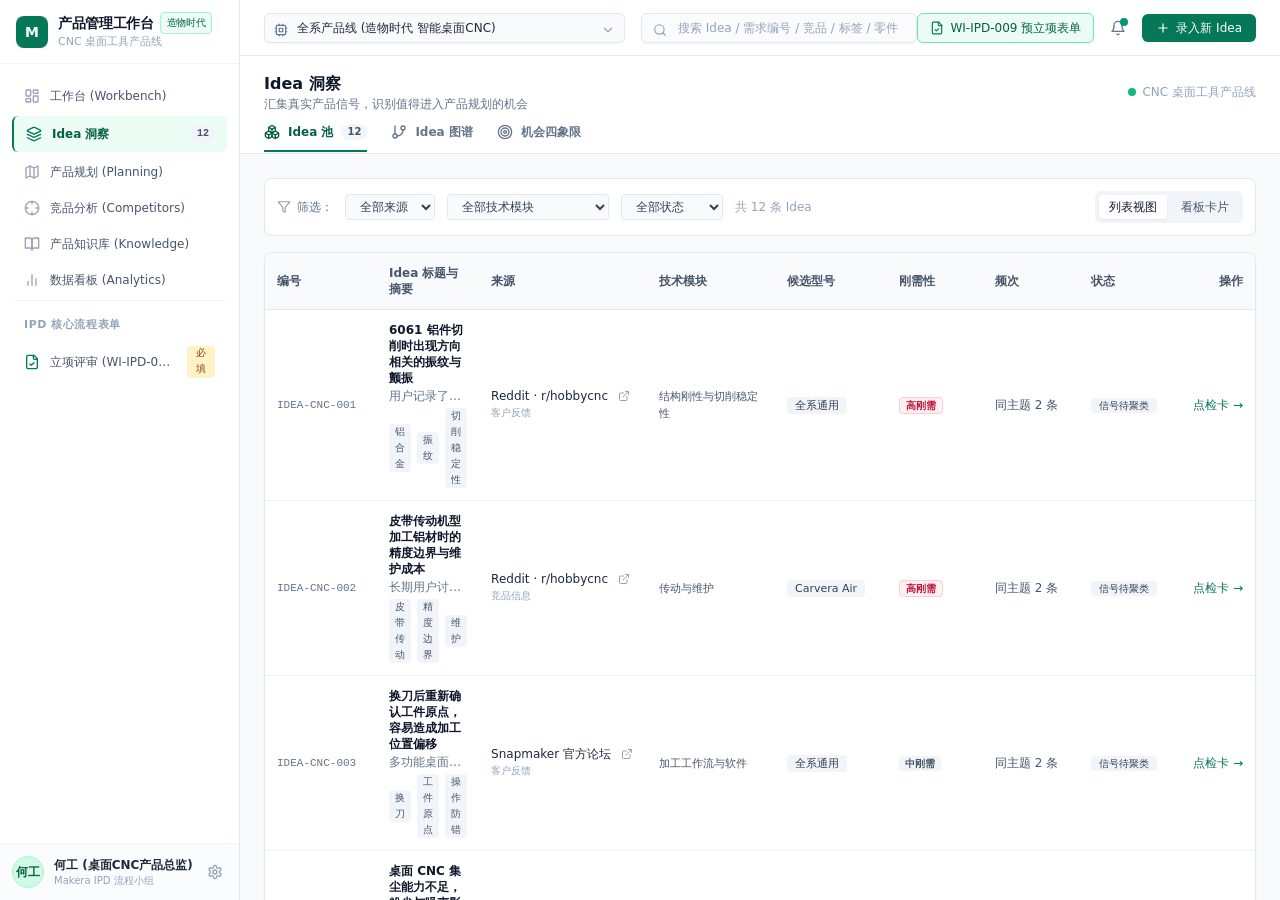
==== commit 761bba8d: "Finalize CNC Idea pool sample and scoring" ====
--- a/index.html
+++ b/index.html
@@ -4,8 +4,8 @@
     <meta charset="UTF-8" />
     <meta name="viewport" content="width=device-width, initial-scale=1.0" />
     <title>产品管理工作台 - 造物时代 Makera</title>
-    <script type="module" crossorigin src="./app.js?v=8b0d961"></script>
-    <link rel="stylesheet" crossorigin href="./app.css?v=8b0d961">
+    <script type="module" crossorigin src="./app.js?v=d190a65"></script>
+    <link rel="stylesheet" crossorigin href="./app.css?v=d190a65">
   </head>
   <body class="bg-slate-50 text-slate-800 antialiased">
     <div id="root"></div>
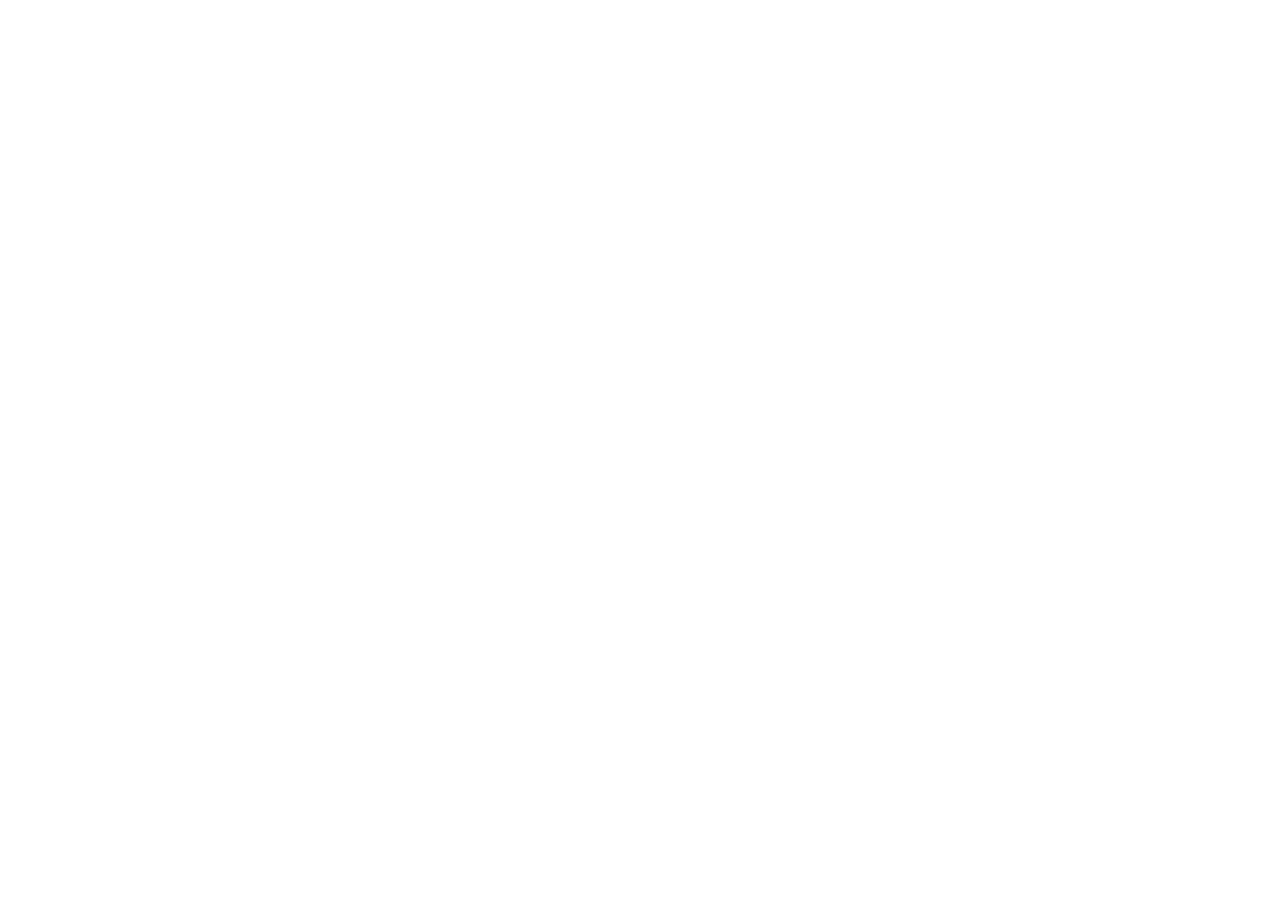
==== commit d547dd17: "Deploy Product Studio planning preview" ====
--- a/index.html
+++ b/index.html
@@ -3,11 +3,11 @@
   <head>
     <meta charset="UTF-8" />
     <meta name="viewport" content="width=device-width, initial-scale=1.0" />
-    <title>产品管理工作台 - 造物时代 Makera</title>
-    <script type="module" crossorigin src="./app.js?v=d190a65"></script>
-    <link rel="stylesheet" crossorigin href="./app.css?v=d190a65">
+    <title>Product Studio · 造物时代 Makera</title>
+    <script type="module" crossorigin src="/cnc-workspace-makera-preview/assets/index-BlgUe0XR.js"></script>
+    <link rel="stylesheet" crossorigin href="/cnc-workspace-makera-preview/assets/index-CHEKwnbm.css">
   </head>
-  <body class="bg-slate-50 text-slate-800 antialiased">
+  <body class="bg-[#F3F3F1] text-zinc-900 antialiased selection:bg-zinc-900/10">
     <div id="root"></div>
   </body>
 </html>
